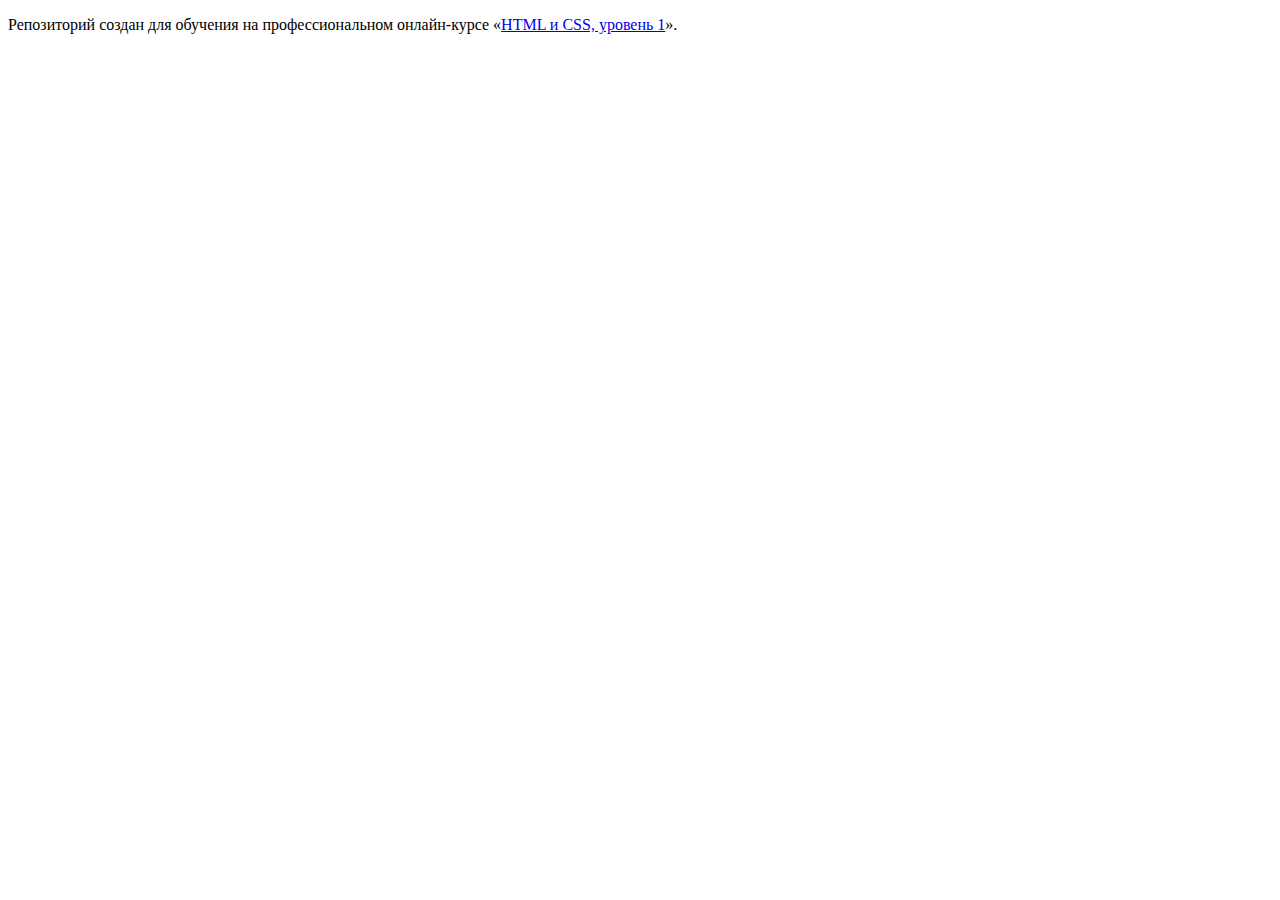
==== index.html @ 07a223ff ":hatching_chick:" ====
<!DOCTYPE html>
<html lang="ru">
  <head>
    <meta charset="utf-8">
    <title>HTML Academy: Девайс</title>
  </head>
  <body>

    <p>Репозиторий создан для обучения на профессиональном онлайн‑курсе «<a href="https://htmlacademy.ru/intensive/htmlcss">HTML и CSS, уровень 1</a>».</p>

  </body>
</html>
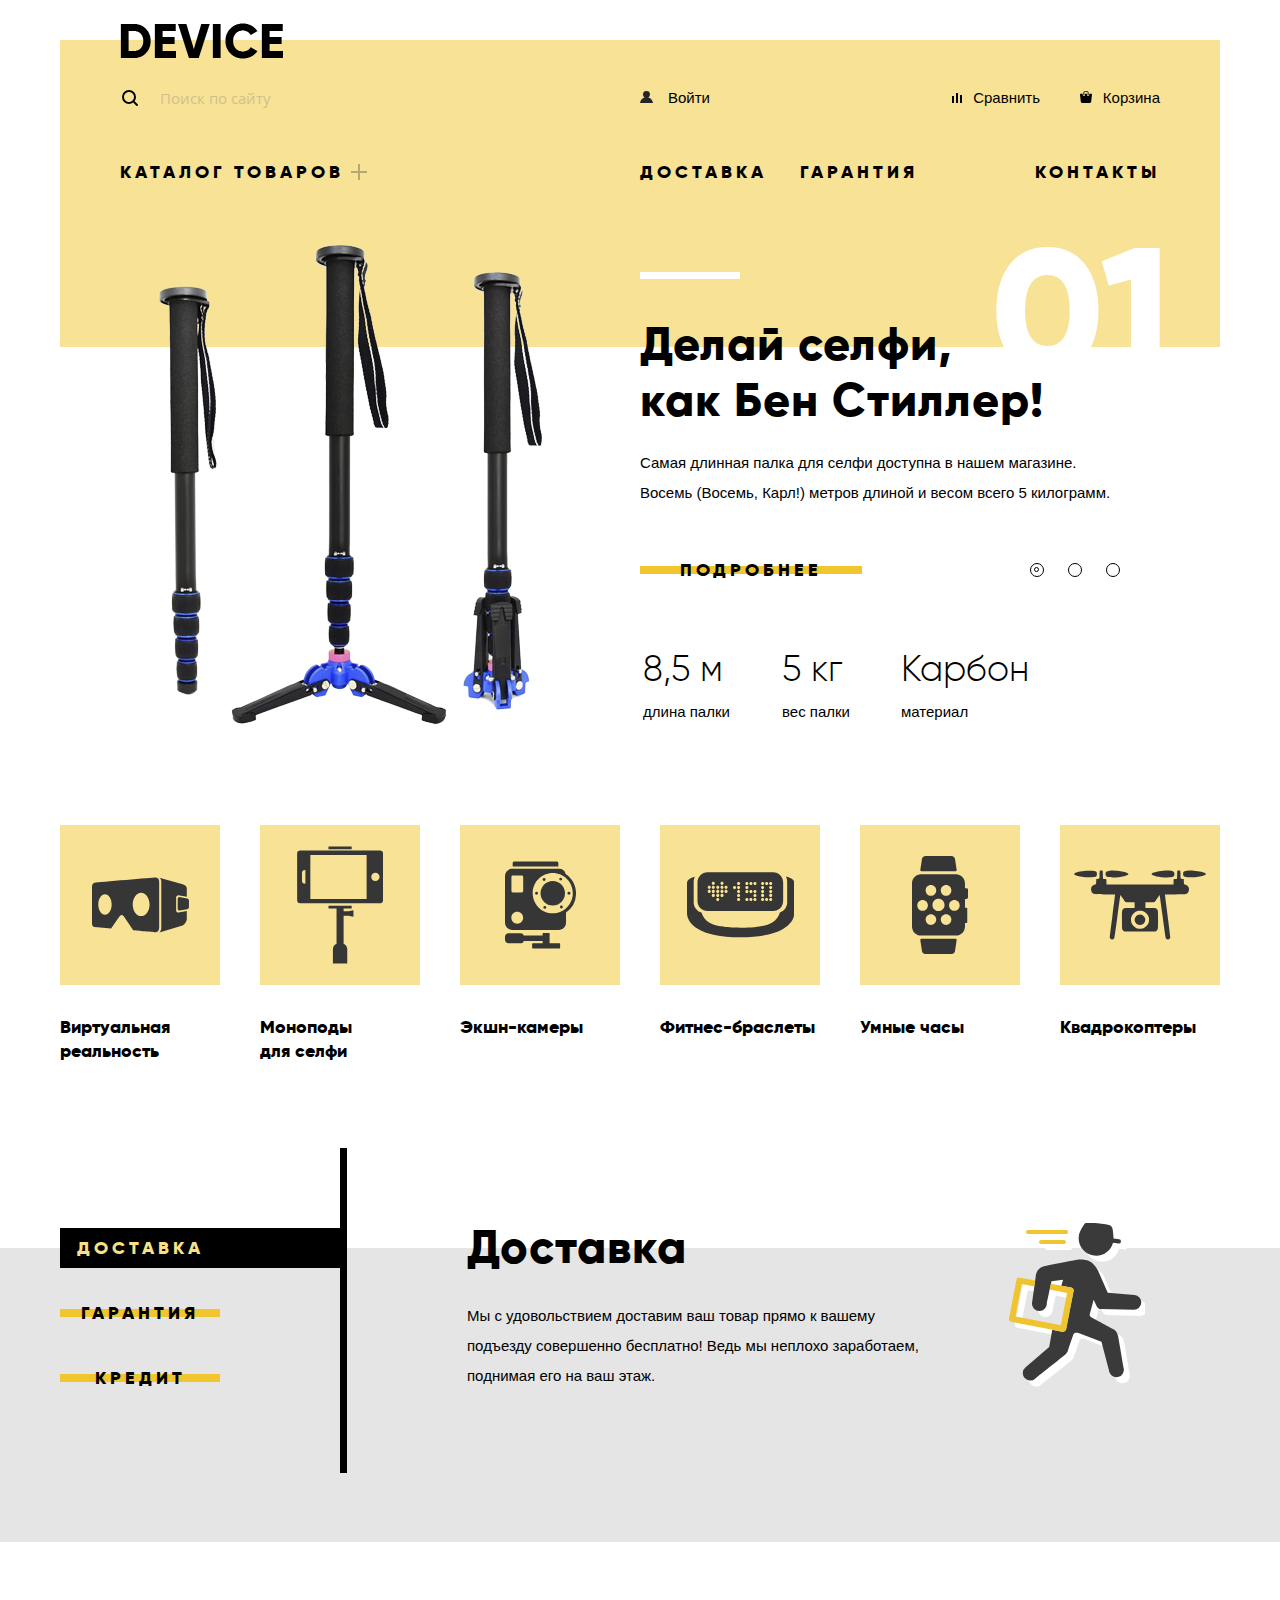
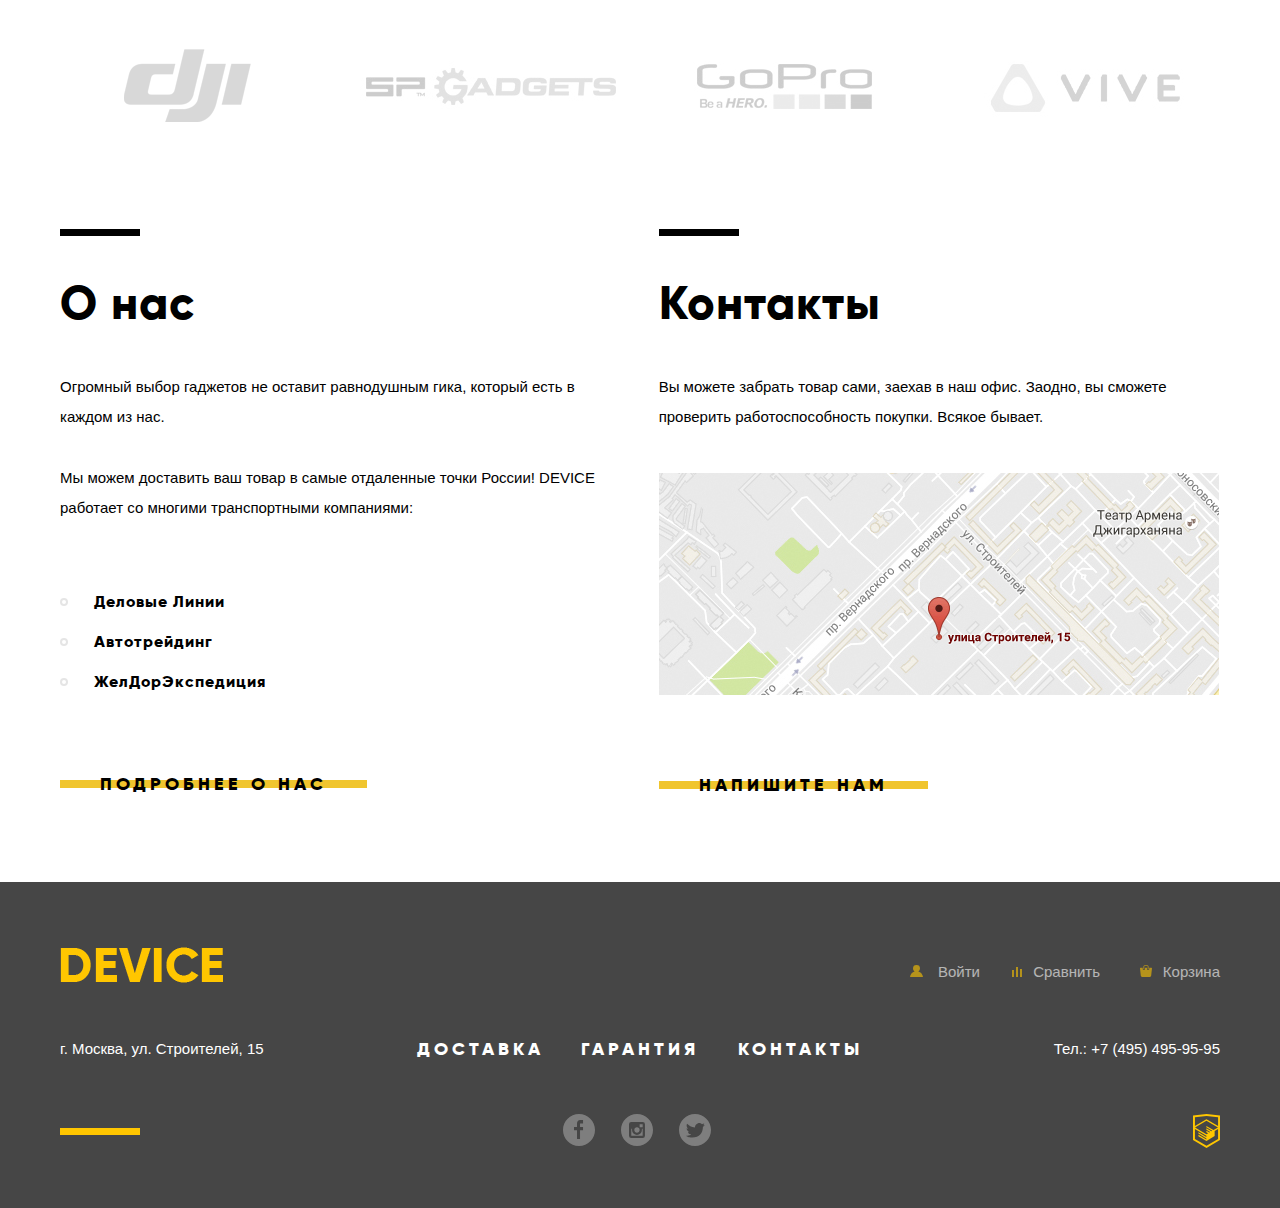
==== commit bc7990cf: "Первоначальная сыроватая версия" ====
--- a/index.html
+++ b/index.html
@@ -1,12 +1,322 @@
 <!DOCTYPE html>
 <html lang="ru">
-  <head>
-    <meta charset="utf-8">
-    <title>HTML Academy: Девайс</title>
-  </head>
-  <body>
+	<head>
+		<meta charset="utf-8">
+		<title>HTML Academy: Девайс</title>
+		<link href="css/normalize.css" rel="stylesheet">
+		<link href="css/style.css" rel="stylesheet">
+	</head>
+	<body>
+		<header>
+			<div class="container">
+				<div class="logo logo_header">
+					<a>
+						<img src="img/logo_header.png" width="163" height="36" alt="DEVICE - девайс, логотип">
+					</a>
+				</div>
+				<div class="submenu">
+					<div class="search">
+						<form>
+							<input type="search" name="search" placeholder="Поиск по сайту">
+							<button type="button">Найти</button>
+						</form>
+					</div>
+					<p class="login login_header">
+						<span class="unauthorized_user "><a href="#">Войти</a></span>
+						<span class="authorized_user none">Валентин Петухов<a href="#">Выйти</a>
+					</p>
+					<p class="compare compare_header"><a href="#">Сравнить</a></p>
+					<p class="cart cart_header"><a href="#">Корзина</a></p>
+				</div>
+				<nav class="main_navigation">
+					<ul class="main_navigation_list">
+						<li class="catalog_header"><a class="catalog_link" href="#">Каталог товаров</a>
+							<ul class="catalog_header_list">
+								<li><a href="#">Виртуальная реальность</a></li>
+								<li><a href="monopods_for_selfies.html">Моноподы для селфи</a></li>
+								<li><a href="#">Экшн-камеры</a></li>
+								<li><a href="#">Фитнес-браслеты</a></li>
+								<li><a href="#">Умные часы</a></li>
+								<li><a href="#">Квадрокоптеры</a></li>							
+							</ul>
+						</li>
+						<li class="delivery"><a href="#">Доставка</a></li>
+						<li class="guarantee"><a href="#">Гарантия</a></li>
+						<li class="nav_contacts"><a href="#">Контакты</a></li>			
+					</ul>
+				</nav>
+			</div>		
+		</header>
+		
+		<main>
+			<h1 class="visually_hidden">DEVICE - интернет-магазин всевозможных гаджетов</h1>
+			<section class="slider">
+				<div class="container">
+					<h2 class="visually_hidden">Популярные товары</h2>
+					<div class="slider_controls">
+						<input class="visually_hidden slider_controls_input" type="radio" id="product_1" name="toggle" checked>
+						<label for="product_1"><span class="visually_hidden">Первый слайд</span></label>
+						
+						<input class="visually_hidden slider_controls_input" type="radio" id="product_2" name="toggle">
+						<label for="product_2"><span class="visually_hidden">Второй слайд</span></label>
+						
+						<input class="visually_hidden slider_controls_input" type="radio" id="product_3" name="toggle">
+						<label for="product_3"><span class="visually_hidden">Третий слайд</span></label>						
+					</div>
+					<ul class="slider_list">
+						<li class="slide" id="slide_1">
+							<div class="slider_img">
+								<img src="img/slider-1.png" width="384" height="486" alt="Палка для селфи в сложенном виде">
+							</div>
+							<div class="slider_desc">
+								<h3>Делай селфи,<br>как Бен Стиллер!</h3>
+								<p>Самая длинная палка для селфи доступна в нашем магазине.<br> Восемь (Восемь, Карл!) метров длиной и весом всего 5 килограмм.</p>
+								<a class="button" href="#">Подробнее</a>
+								<table>
+									<tr class="slider_charakt">
+										<td>8,5 м</td>
+										<td>5 кг</td>
+										<td>Карбон</td>
+									</tr>
+									<tr>
+										<td>длина палки</td>
+										<td>вес палки</td>
+										<td>материал</td>
+									</tr>
+								</table>
+							</div>						
+						</li>				
+						<li class="slide" id="slide_2">
+							<div class="slider_img">
+								<img src="img/slider-2.png" width="345" height="485" alt="Мотивирующий фитнес-браслет, на дисплее надпись: я вижу, что ты сногва ешь">
+							</div>
+							<div class="slider_desc">
+								<h3>Худеем <br> правильно!</h3>
+								<p>Мотивирующие фитнес-браслеты помогут найти в себе силы не пропускать занятия и соблюдать диету.</p>
+								<a class="button" href="#">Подробнее</a>
+								<table>
+									<tr class="slider_charakt">
+										<td>48 часов</td>								
+									</tr>
+									<tr>
+										<td>Без подзарядки</td>								
+									</tr>
+								</table>
+							</div>						
+						</li>						
+						<li class="slide" id="slide_3">
+							<div class="slider_img">
+								<img src="img/slider-3.png" width="526" height="334" alt="Квадрокоптер с лазером">
+							</div>
+							<div class="slider_desc">
+								<h3>Порхает как бабочка, жалит как пчела!</h3>
+								<p>Этот обычный, на первый взгляд, квадрокоптер оснащен мощным лазером, замаскированным под стандартную камеру.</p>
+								<a class="button" href="#">Подробнее</a>
+								<table>
+									<tr class="slider_charakt">
+										<td>800 м</td>
+										<td>50 м</td>								
+									</tr>
+									<tr>
+										<td>Дальность полета</td>
+										<td>Радиус поражения</td>								
+									</tr>
+								</table>
+							</div>						
+						</li>
+					</ul>
+				</div>
+			</section>	
+			
+			<section class="popular">
+				<h2 class="visually_hidden">Pазделы каталога</h2>
+				<div class="container">
+					<ul class="popular_list">
+						<a href="virtual_reality.html">
+							<li class="popular_item">
+								<div>
+									<img src="img/popular-1.svg" width="97" height="55" alt="Виртуальная реальность">								
+								</div>
+								<p>Виртуальная <br> реальность</p>
+							</li>
+						</a>	
+						<a href="monopods_for_selfies.html">
+							<li class="popular_item">							
+								<div>
+									<img src="img/popular-2.svg"   width="86" height="117" alt="Моноподы для селфи">							
+								</div>
+								<p>Моноподы <br> для селфи</p>							
+							</li>
+						</a>	
+						<a href="action_cameras.html">
+							<li class="popular_item">
+								<div>
+									<img src="img/popular-3.svg"  width="71" height="87" alt="Экшн-камеры">							
+								</div>
+								<p>Экшн-камеры</p>
+							</li>
+						</a>	
+						<a href="fitness_bracelets.html">
+							<li class="popular_item">
+								<div>
+									<img src="img/popular-4.svg"  width="107" height="65" alt="Фитнес-браслеты">							
+								</div>
+								<p>Фитнес-браслеты</p>
+							</li>
+						</a>	
+						<a href="smartwatch.html">
+							<li class="popular_item">
+								<div>
+									<img src="img/popular-5.svg"  width="56" height="98" alt="Умные часы">							
+								</div>
+								<p>Умные часы</p>
+							</li>
+						</a>
+						<a href="quadcopters.html">
+							<li class="popular_item">
+								<div>
+									<img src="img/popular-6.svg"  width="132" height="69" alt="Квадрокоптеры">												
+								</div>
+								<p>Квадрокоптеры</p>
+							</li>
+						</a>	
+					</ul>	
+				</div>							
+			</section>
+					
+			<section class="services">
+				<div class="container">
+					<h2 class="visually_hidden">Сервисы</h2>
+					<div class="tabs_button">
+						<input class="visually_hidden tabs_button_input" id="tab_1" type="radio" name="tab" checked="checked">
+						<label for="tab_1" id="tab_l1"><span class="services_button">Доставка</span></label>
+						
+						<input class="visually_hidden tabs_button_input" id="tab_2" type="radio" name="tab">
+						<label for="tab_2" id="tab_l2"><span class="services_button">Гарантия</span></label>
+						
+						<input class="visually_hidden tabs_button_input" id="tab_3" type="radio" name="tab">	
+						<label for="tab_3" id="tab_l3"><span class="services_button">Кредит</span></label>								
+					</div>	
 
-    <p>Репозиторий создан для обучения на профессиональном онлайн‑курсе «<a href="https://htmlacademy.ru/intensive/htmlcss">HTML и CSS, уровень 1</a>».</p>
-
-  </body>
+					<div class="tabs_slides">
+						<div id="tab_slide_1">
+							<h3>Доставка</h3>
+							<p>Мы с удовольствием доставим ваш товар прямо к вашему подъезду совершенно бесплатно! Ведь мы неплохо заработаем, поднимая его на ваш этаж.</p>
+						</div>
+						
+						<div id="tab_slide_2">
+							<h3>Гарантия</h3>
+							<p>Если из-за возгорания купленного у нас товара у вас сгорит дом — не переживайте, мы выдадим вам новый. Товар, не дом, конечно же.</p>
+						</div>
+						
+						<div id="tab_slide_3">
+							<h3>Кредит</h3>
+							<p>Залезть в долговую яму стало проще! Кредитные консультанты подберут для вас наиболее выгодные условия кредита. Выгодные для нашего банка, разумеется.</p>
+						</div>
+					</div>	
+				</div>		
+			</section>
+					
+			<section class="brand">	
+				<h2 class="visually_hidden">Основные бренды, представленные в интернет-магазине</h2>
+				<div class="container">
+					<ul class="brand_list">
+						<li class="brand_item brand_1"><img src="img/logo-1.png" width="" height="" alt=""></li>			
+						<li class="brand_item brand_2"><img src="img/logo-2.png" width="" height="" alt=""></li>				
+						<li class="brand_item brand_3"><img src="img/logo-3.png" width="" height="" alt=""></li>		
+						<li class="brand_item brand_4"><img src="img/logo-4.png" width="" height="" alt=""></li>		
+					</ul>
+				</div>
+			</section>
+			
+			<div class="general_info">
+			<div class="container">
+				<section class="info">
+					<h3>О нас</h3>
+					<p>Огромный выбор гаджетов не оставит равнодушным гика, который есть в каждом из нас.</p>
+					<p>Мы можем доставить ваш товар в самые отдаленные точки России! DEVICE работает со многими транспортными компаниями:</p>
+					<ul class="transport_company">
+						<li>Деловые Линии</li>
+						<li>Автотрейдинг</li>
+						<li>ЖелДорЭкспедиция</li>
+					</ul>
+					<a class="button" href="#">Подробнее о нас</a>				
+				</section>
+				
+				<section class="contacts">
+					<h3>Контакты</h3>
+					<p>Вы можете забрать товар сами, заехав в наш офис. Заодно, вы сможете проверить работоспособность покупки. Всякое бывает.</p>
+					<a href="#map"><img src="img/map.jpg" width="560" height="222" alt=""></a>
+					<a class="button" href="#">Напишите нам</a>									
+				</section>
+			</div> 
+			</div>		
+		</main>
+		
+		<footer>
+			<div class="container">
+				<div class="footer_wrap">
+					<div class="logo">
+						<a href="index.html">
+							<img src="img/logo_footer.png" width="163" height="36" alt="DEVICE - девайс, логотип">
+						</a>
+					</div>
+					<div class="submenu">				
+						<p class="login login_footer">
+							<span class="unauthorized_user "><a href="#">Войти</a></span>
+							<span class="authorized_user none">Валентин Петухов<a href="#">Выйти</a>
+						</p>
+						<p class="compare compare_footer"><a href="#">Сравнить</a></p>
+						<p class="cart cart_footer"><a href="#">Корзина</a></p>		
+					</div>
+				</div>
+				<nav class="footer_navigation">	
+					<ul class="footer_navigation_list">
+						<li class="delivery"><a href="#">Доставка</a></li>
+						<li class="guarantee"><a href="#">Гарантия</a></li>
+						<li class="nav_contacts"><a href="#">Контакты</a></li>		
+					</ul>
+				</nav>
+				<div class="contacts_secondary">
+					<p>г. Москва, ул. Строителей, 15 </p>
+					<p><a href="tel:+74954959595">Тел.: +7 (495) 495-95-95</a></p>
+				</div>	
+				<div class="external_link">
+					<ul class="social">
+					  <li><a class="social_button" href="#"><span class="visually_hidden">Фейсбук</span><img src="img/fb.svg" width="32" height="32" alt=""></a></li>
+					  <li><a class="social_button" href="#"><span class="visually_hidden">Инстаграм</span><img src="img/instagram.svg" width="32" height="32" alt=""></a></li>
+					  <li><a class="social_button" href="#"><span class="visually_hidden">Твиттер</span><img src="img/twitter.svg" width="32" height="32" alt=""></a></li>
+					</ul>
+					<a class="academy_link" href="https://htmlacademy.ru/intensive/htmlcss"><span class="visually_hidden">HTML Academy</span><img src="img/logo-html.svg" width="27" height="35" alt=""></a>
+				</div>
+			</div>		
+		</footer>		
+		
+		<section class="modal modal_message">
+		  <h2 class="visually_hidden">Напишите нам</h2>
+			<form class="message_form" action="https://echo.htmlacademy.ru" method="post">
+				<label>
+					Ваше имя:
+					<input type="text" name="username" placeholder="Имя Фамилия"> 
+				</label>
+				<label>
+					Ваш e-mail:
+					<input type="email" name="email-address" placeholder="email@example.com">
+				</label>
+				
+				<label>
+					Текст письма:
+					<textarea name="comment" placeholder="В свободной форме"> </textarea>
+				</label>
+				<button class="button" type="submit"><span>Отправить<span></button>
+			</form>
+			<button class="modal_close" type="button">Закрыть</button>
+		</section>		
+			
+		<section class="modal modal_map" id="map">
+			<h2 class="visually_hidden">Как до нас добраться</h2>
+			<script type="text/javascript" charset="utf-8" async src="https://api-maps.yandex.ru/services/constructor/1.0/js/?um=constructor%3A7a8193ea31c85af21fbd491e9a015ad1e9bf669c676dd7526cad1c7d620a6d3d&amp;width=960&amp;height=559&amp;lang=ru_RU&amp;scroll=true"></script>
+			<button class="modal_close" type="button">Закрыть</button>
+		</section>
+	</body>
 </html>
--- a/css/style.css
+++ b/css/style.css
@@ -0,0 +1,1830 @@
+@font-face {
+	font-family: 'Gilroy';
+    src: local('Gilroy Light'), local('Gilroy-Light'), 
+	url('fonts/gilroylight.woff2') format('woff2'),
+    url('fonts/gilroylight.woff') format('woff');        
+    font-weight: 300;
+    font-style: normal;
+}
+
+@font-face {
+    font-family: 'Gilroy';
+    src: local('Gilroy Extra-Bold'), local('Gilroy-Extra-Bold'), 
+	url('fonts/gilroyextrabold.woff2') format('woff2'),
+    url('fonts/gilroyextrabold.woff') format('woff');		
+    font-weight: 800;
+    font-style: normal;
+}
+
+@font-face {
+    font-family: 'Open Sans';
+    src: local('Open Sans Light'), local('Open-Sans-Light'), 
+	url('fonts/opensans-light.woff2') format('woff2'),
+    url('fonts/opensans-light.woff') format('woff');       
+    font-weight: 300;
+    font-style: normal;
+}
+
+@font-face {
+    font-family: 'Open Sans';
+    src: local('Open Sans Regular'), local('Open-Sans-Regular'), 
+	url('fonts/opensans.woff2') format('woff2'),
+    url('fonts/opensans.woff') format('woff');         
+    font-weight: normal;
+    font-style: normal;
+}
+
+body {
+	min-width: 1160px;
+	margin: 0;
+	padding: 0;
+	font-family: "Open Sans", Arial, sans-serif;
+	font-size: 15px;
+	line-height: 30px;
+	font-weight: 300;
+	color: #000;
+	background-color: #fff;
+}
+
+a {
+	text-decoration: none;
+	color: inherit;
+}
+
+img {
+	max-width: 100%;
+	height: auto;
+}
+
+/* ul {
+	list-style: none;
+	padding-left: 0;
+	margin: 0;
+} */
+
+.visually_hidden:not(:focus):not(:active),
+ input[type="checkbox"].visually_hidden,
+ input[type="radio"].visually_hidden {
+	position: absolute;
+	width: 1px;
+	height: 1px;
+	margin: -1px;
+	border: 0;
+	padding: 0;
+	white-space: nowrap;
+	-webkit-clip-path: inset(100%);
+	clip-path: inset(100%);
+	clip: rect(0 0 0 0);
+	overflow: hidden;
+}
+
+.container {
+	width: 1160px;
+	margin: 0 auto;
+	padding: 0;
+	box-sizing: border-box;
+}
+
+.none {
+	display:none;
+}
+
+/* =======================HEADER======================== */
+header .container {
+	background-color: #f7e296;
+	background-image: -webkit-linear-gradient(top, #fff 40px, #f7e296 40px);
+	background-image: -o-linear-gradient(top, #fff 40px, #f7e296 40px);
+	background-image: linear-gradient(180deg, #fff 40px, #f7e296 40px);
+	padding: 0 60px; 
+	-webkit-box-sizing: border-box; 
+	box-sizing: border-box;
+	position: relative;
+}
+
+.main_navigation_list,
+.footer_navigation_list {
+	list-style: none;
+	margin: 0;
+	padding: 22px 0 53px;
+}
+
+.submenu, 
+.main_navigation_list,
+.footer_navigation_list {
+	display: -webkit-box;
+	display: -ms-flexbox;
+	display: flex;
+	-ms-flex-wrap: wrap;
+	flex-wrap: wrap;
+	-webkit-box-pack: justify;
+	-ms-flex-pack: justify;
+	justify-content: space-between;	
+}
+
+.submenu {
+	margin: 0;
+	margin-bottom: 10px;
+	/* list-style: none; */
+	/* padding-left: 0; */	
+}
+
+.submenu a {
+	position: relative;
+	padding-left: 28px;
+}
+.login a{
+	padding-left: 0;
+}
+.login_header,
+.compare_header,
+.cart_header {
+	margin-top: 9px;
+}
+
+.main_navigation_list,
+.footer_navigation_list {
+	margin-bottom: 0;
+	font-family: "Gilroy", Arial, sans-serif;
+	font-size: 18px;
+	font-weight: 800;
+	text-transform: uppercase;
+	letter-spacing: 4px;
+	line-height: 24px;
+}
+
+.logo {
+	margin-bottom: 5px;
+}
+
+.logo_header {
+	width: 100%;
+	padding-top: 23px;	
+}
+
+.search {
+	width: 50%;	
+	position: relative;	
+}
+
+.search input {
+	background-color: #f7e296;
+	border: none;
+	color: #000;
+	padding-left: 40px;
+	opacity: 0.3;
+	width: 356px;
+	height: 48px;
+	-webkit-box-sizing: border-box;
+	box-sizing: border-box;
+	vertical-align: top;
+}
+
+.search input:focus {
+	border-bottom: 2px solid #000;
+}
+
+.search button {
+	display: none;
+	width: 85px;
+	height: 48px;
+	border: 2px solid #000;
+	-webkit-box-sizing: border-box;
+	box-sizing: border-box;
+	-webkit-box-align: center;
+	-ms-flex-align: center;
+	align-items: center;
+	-webkit-box-pack: center;
+	-ms-flex-pack: center;
+	justify-content: center;
+	vertical-align: top;
+	background-color: transparent;
+	margin-left: -4px;
+}
+
+.search input:focus+button {
+	display: -webkit-inline-box;
+	display: -ms-inline-flexbox;
+	display: inline-flex;
+}
+
+.search input:focus+button:hover {
+	background-color: #000;
+	color: #fff;
+}
+
+.search input+button:active {
+	background-color: #000;
+	display: -webkit-inline-box;
+	display: -ms-inline-flexbox;
+	display: inline-flex;
+	color: rgba(256, 256, 256, 0.3);
+}
+
+.search::before {	
+	display: block;
+    position: absolute;
+    top: 16px;
+	left: 2px;
+    width: 16px;
+    height: 16px;
+    background: url(../img/search.svg) center no-repeat; 
+    content: "";
+	z-index: 5;
+}
+
+.login {	
+	width: 240px;	
+}
+
+.login span {
+	position: relative;
+	/* padding-left: 28px;  */
+}
+
+.login a {
+	padding-left: 28px; 
+}
+
+.login span::before {	
+	display: block;
+    position: absolute;
+    bottom: 3px;
+	left: 0;
+    width: 13px;
+    height: 12px;
+    background: url(../img/user.svg) center no-repeat; 
+    content: "";
+}
+
+.authorized_user a:nth-of-type(2) {
+	padding-left: 20px;
+}
+
+.compare {
+	margin-right: 0;
+	margin-left: auto;
+	width: 120px;
+	text-align: right;		
+}
+
+.compare a::before {	
+	display: block;
+    position: absolute;
+    bottom: 3px;
+	left: 7px;
+    width: 10px;
+    height: 10px;
+    background: url(../img/compare.svg) center no-repeat; 
+    content: "";
+}
+
+.cart {
+	width: 120px;	
+	text-align: right;
+}
+
+.cart a::before {	
+	display: block;
+    position: absolute;
+    bottom: 3px;
+	left: 5px;
+    width: 12px;
+    height: 12px;
+    background: url(../img/cart.svg) center no-repeat; 
+    content: "";
+}
+
+.catalog_header {
+	width: 50%;	
+}
+
+.catalog_link {
+	position: relative;
+}
+
+.catalog_link:after {
+	display: block;
+    position: absolute;
+    top: 3px;
+	right: -23px;
+    width: 16px;
+    height: 16px;
+    background: url(../img/plus.svg) center no-repeat; 
+    content: "";
+	opacity: 0.3;
+}
+
+.delivery {
+	width: 160px;
+	margin-left: 0;
+	margin-right: 0;
+}
+
+.guarantee {
+	width: 160px;
+	margin-left: 0;
+	margin-right: auto;
+}
+
+.catalog_header_list {
+	position: absolute;
+	width: 100%;
+	background-color: #f7e296;
+	left: 0;
+	display: none;
+	padding: 20px 60px 35px;
+	-webkit-box-sizing: border-box;
+	box-sizing: border-box;
+	z-index: 2;
+	font-family: "Open Sans", Arial, sans-serif;
+	font-size: 15px;
+	line-height: 36px;
+	text-transform: none;
+	font-weight: 300;
+	letter-spacing: normal;
+	max-height: 164px;	
+	list-style: none;
+	margin: 0;
+}
+
+.catalog_header:hover .catalog_header_list {
+	display: -webkit-box;
+	display: -ms-flexbox;
+	display: flex;
+	-webkit-box-orient: vertical;
+	-webkit-box-direction: normal;
+	-ms-flex-direction: column;
+	flex-direction: column;
+	-ms-flex-wrap: wrap;
+	flex-wrap: wrap;
+	-ms-flex-line-pack: start;
+	align-content: flex-start;
+}
+
+.catalog_header_list li {
+	min-width: 200px;
+	max-width: 240px;
+	padding-right: 40px;	
+}
+
+.catalog_header_list li:last-child {
+	margin-bottom: 35px;
+}
+
+/* ======================FOOTER========================= */
+footer {
+	background-color: #464646;
+	color: #fff;
+	padding-top: 60px;
+	padding-bottom: 50px;
+}
+
+footer .logo {
+	padding-top: 5px;
+	width: 50%;
+}
+.footer_wrap{
+	display: -webkit-box;
+	display: -ms-flexbox;
+	display: flex;
+	-ms-flex-wrap: nowrap;
+	flex-wrap: nowrap;
+	-webkit-box-pack: justify;
+	-ms-flex-pack: justify;
+	justify-content: space-between;
+	margin-bottom: 0;
+}
+footer .login {
+	margin-left: auto;
+	margin-right: 0;
+	width: 250px;
+	text-align: right;
+	opacity: 0.6;
+}
+
+.login_footer span::before {
+	background: url(../img/user_footer.svg) center no-repeat; 
+}
+
+.compare_footer a::before {
+	background: url(../img/compare_footer.svg) center no-repeat; 
+}
+
+.cart_footer a::before {	
+	background: url(../img/cart_footer.svg) center no-repeat; 
+}
+
+.compare_footer {
+	margin-left: 0;	
+	opacity: 0.6;
+}
+ 
+.cart_footer {
+	opacity: 0.6;
+}
+
+footer .submenu {
+    margin-bottom: 13px;
+	width: 50%;	
+}
+
+.footer_navigation_list {
+	-webkit-box-pack: center;
+	-ms-flex-pack: center;
+	justify-content: center;
+	list-style:none;
+	padding-left: 0;
+}
+
+footer .delivery,
+footer .guarantee,
+footer .nav_contacts {
+	width: 160px;
+	text-align: center;
+}
+
+footer .guarantee {
+	margin-right: 0;
+}
+
+.contacts_secondary {
+	display: -webkit-box;
+	display: -ms-flexbox;
+	display: flex;
+	-ms-flex-wrap: nowrap;
+	flex-wrap: nowrap;
+	-webkit-box-pack: justify;
+	-ms-flex-pack: justify;
+	justify-content: space-between;
+	margin-bottom: 0;
+	height: 0;
+}
+
+.contacts_secondary p {
+	position: relative;
+	top: -95px
+}
+
+.external_link {
+	display: -webkit-box;
+	display: -ms-flexbox;
+	display: flex;
+	-ms-flex-wrap: nowrap;
+	flex-wrap: nowrap;
+	-webkit-box-pack: end;
+	-ms-flex-pack: end;
+	justify-content: flex-end;
+	align-items: flex-start;
+	position: relative;
+}
+
+.external_link::before {	
+	display: block;
+    position: absolute;
+    bottom: 23px;
+	left: 0px;
+    width: 80px;
+    height: 7px;
+    background-color: #ffc600; 
+    content: "";
+}
+
+.social {
+	margin-right: -109px;
+	/* margin-left: auto; */
+	margin-bottom: 0;
+	margin-top: 0;
+}
+
+.social li {
+	padding: 0 11px;
+	display: inline-block;
+}
+
+.social img {
+	opacity: 0.3;
+}
+
+.social img:hover {
+	opacity: 0.6;
+	border: none;
+}
+
+.social a:focus img {
+	opacity: 0.3;
+	border: none;
+}
+
+.academy_link {
+	margin-left: 50%;
+	
+}
+
+/* =========================================================
+							ГЛАВНАЯ
+========================================================= */
+
+/* ======================СЛАЙДЕР 1========================= */
+.slider .container {
+	position: relative;
+}
+.slider_list{
+	list-style: none;
+	padding-left: 0;
+	margin: 0;
+}
+
+.slider h3 {
+	font-family: "Gilroy", Arial, sans-serif;
+	font-size: 47px;
+	font-weight: 800;
+	letter-spacing: 1px;
+	line-height: 56px;
+	margin: 79px 0 20px;
+}
+
+.slide {
+	display: -webkit-box;
+	display: -ms-flexbox;
+	display: flex;
+	-ms-flex-wrap: nowrap;
+	flex-wrap: nowrap;
+	-webkit-box-pack: justify;
+	-ms-flex-pack: justify;
+	justify-content: space-between;	
+	background-color: #fff;
+	background-image: -webkit-linear-gradient(top, #f7e296 110px, #fff 110px);
+	background-image: -o-linear-gradient(top, #f7e296 110px, #fff 110px);
+	background-image: linear-gradient(180deg, #f7e296 110px, #fff 110px);
+	position: relative;
+	margin-bottom: 95px;
+}
+
+.slide::after {	
+	display: block;
+    position: absolute;
+    top: 60px;
+	right: 48px;
+    content: "";
+	font-family: "Gilroy", Arial, sans-serif;
+	font-size: 179px;
+	font-weight: 800;
+	color: #fff;
+	z-index: 0;	
+}
+
+.slide#slide_2 {
+	display: none;
+}
+
+.slide#slide_3 {
+	display: none;
+}
+
+.slide#slide_1::after {
+	content: "01";
+}
+
+.slide#slide_2::after {
+	content: "02";
+}
+
+.slide#slide_3::after {
+	content: "03";
+}
+
+.slider_controls {
+	position: absolute;
+	top: 320px;
+	right: 100px;
+	z-index: 2;
+}
+
+.slider_controls label {
+	display: inline-block;
+	width: 12px;
+	height: 12px;
+	border: 1px solid #000;	
+	border-radius: 50%;
+	margin-left: 20px;
+	position: relative;
+}
+
+.slider_controls_input:checked + label::before {
+	position: absolute;
+	display: block;
+	top: 3px;
+	left: 3px;
+	width: 3px;
+	height: 3px;
+	border: 1px solid #000;	
+	border-radius: 50%;
+	content: "";
+	
+}
+
+.slider_img {
+	display: -webkit-box;
+	display: -ms-flexbox;
+	display: flex;
+	-webkit-box-align: center;
+	-ms-flex-align: center;
+	align-items: center;
+	-webkit-box-pack: center;
+	-ms-flex-pack: center;
+	justify-content: center;
+	width: 50%;		
+}
+
+.slider_img img {
+	vertical-align: middle;	
+}
+
+.slider_desc {
+	width: 50%;
+	display: inline-block;
+	z-index: 1;
+}
+
+.slider_desc p {
+	padding-bottom: 25px;
+}
+
+.slider_desc h3 {
+	position: relative;
+}
+
+.slider_desc h3::before {	
+	display: block;
+    position: absolute;
+    top: -44px;
+	left: 0px;
+    width: 100px;
+    height: 7px;
+    background-color: #fff; 
+    content: "";
+}
+
+.slider_charakt {
+	font-family: "Gilroy", Arial, sans-serif;
+	font-size: 36px;
+	line-height: 48px;
+	font-weight: 300;
+}
+
+.slider_charakt td {
+	padding-right: 56px;
+}
+
+.button {
+	font-family: "Gilroy", Arial, sans-serif;
+	font-size: 18px;
+	font-weight: 800;
+	text-transform: uppercase;
+	letter-spacing: 4px;
+	line-height: 24px;
+	display: inline-block;
+	border: none;
+	padding: 10px 40px;
+	background-color: transparent;
+	background-image: -webkit-linear-gradient(top, transparent 18px, #f0c52e 18px, #f0c52e 26px,transparent 26px);
+	background-image: -o-linear-gradient(top, transparent 18px, #f0c52e 18px, #f0c52e 26px,transparent 26px);
+	background-image: linear-gradient(180deg, transparent 18px, #f0c52e 18px, #f0c52e 26px,transparent 26px);
+	margin-bottom: 50px;
+}
+
+.button:hover {
+	background-image: none;	
+	background-color: #f0c52e;
+}
+
+.button:active , 
+.button:focus {
+	color: rgba(0, 0, 0, 0.3);
+}
+
+img[src*="slider-2"]{
+	margin-top: 12px;
+}
+
+img[src*="slider-3"]{
+	margin-top: -30px;
+}
+
+/* ======================РАЗДЕЛЫ КАТАЛОГА========================= */
+.popular {
+	margin-bottom: 85px;
+}
+
+.popular_list {
+    display: -webkit-box;
+    display: -ms-flexbox;
+    display: flex;
+	-ms-flex-wrap: nowrap;
+	flex-wrap: nowrap;
+	-webkit-box-pack: justify;
+	-ms-flex-pack: justify;
+	justify-content: space-between;
+	list-style: none;
+	padding-left: 0;
+	margin: 0;
+}
+
+.popular_item  div {
+	display: -webkit-box;
+	display: -ms-flexbox;
+	display: flex;
+	-webkit-box-pack: center;
+	-ms-flex-pack: center;
+	justify-content: center;
+	width: 160px;
+	height: 160px;
+	background-color: #f7e296;
+	margin-bottom: 30px;
+	-webkit-box-sizing: border-box;
+	box-sizing: border-box;
+}
+
+.popular_item img{
+	height: 100%;
+}
+.popular_item  div:hover {
+	background-color: #f0c52e;
+}
+
+.popular_item:active img,
+.popular_item:active p,
+.popular_item:focus img,
+.popular_item:focus p{
+	opacity: 0.3;
+}
+
+.popular_item:nth-of-type(2) div {
+	-webkit-box-align: end;
+	-ms-flex-align: end;
+	align-items: flex-end;
+	padding-bottom: 3px;
+}
+
+.popular_item p {
+	font-family: "Gilroy", Arial, sans-serif;
+	font-size: 18px;
+	font-weight: 800;	
+	line-height: 24px;
+	margin: 0;
+}
+
+/* ======================СЛАЙДЕР 2========================= */
+.services {
+	background-image: -webkit-linear-gradient(top, #fff 100px, #e5e5e5 100px);
+	background-image: -o-linear-gradient(top, #fff 100px, #e5e5e5 100px);
+	background-image: linear-gradient(180deg, #fff 100px, #e5e5e5 100px);
+	margin-bottom: 95px;
+}
+
+.services .container {
+	display: -webkit-box;
+	display: -ms-flexbox;
+	display: flex;
+	-ms-flex-wrap: nowrap;
+	flex-wrap: nowrap;
+	-webkit-box-pack: justify;
+	-ms-flex-pack: justify;
+	justify-content: space-between;
+	padding-bottom: 69px;
+}
+
+.tabs_button {
+	width: 280px;
+	border-right: 7px solid #000;
+	padding-top: 80px;
+	padding-bottom: 50px;
+}
+
+.tabs_button label {
+	display: block;
+	width: 280px;
+	height: 40px;
+	margin-bottom: 25px;	
+	-webkit-box-sizing: border-box;	
+	box-sizing: border-box;
+	color: #000;
+	font-family: "Gilroy", Arial, sans-serif;
+	font-size: 18px;
+	font-weight: 800;
+	text-transform: uppercase;
+	letter-spacing: 4px;
+	line-height: 24px;	
+}
+
+.tabs_button label:active, 
+.tabs_button label:focus,
+.tabs_button_input:checked + label{
+	color: #f7e184;
+	background-color: #000;	
+}
+
+.tabs_button_input:checked + label span{
+	background-image: none;
+}
+
+.tabs_button_input:checked + label span:hover{
+	background-color: transparent;
+}
+
+.services_button {
+	display: -webkit-box;
+	display: -ms-flexbox;
+	display: flex;
+	-webkit-box-align: center;
+	-ms-flex-align: center;
+	align-items: center;
+	-webkit-box-pack: center;
+	-ms-flex-pack: center;
+	justify-content: center;	
+	width: 160px;
+	height: 100%;
+	background-color: transparent;
+	background-image: -webkit-linear-gradient(top, transparent 16px, #f0c52e 16px, #f0c52e 24px, transparent 24px);
+	background-image: -o-linear-gradient(top, transparent 16px, #f0c52e 16px, #f0c52e 24px, transparent 24px);
+	background-image: linear-gradient(180deg, transparent 16px, #f0c52e 16px, #f0c52e 24px, transparent 24px);
+}
+
+.services_button:hover {
+	background-color: #f0c52e;
+}
+
+.services_button:active,
+.services_button:focus,
+label:active  .services_button,
+label:focus  .services_button {
+	background-color: transparent;
+	background-image: none;
+}
+
+.tabs_slides {
+	width: 880px;
+	padding: 75px 0 0;
+}
+
+.tabs_slides h3 {
+	font-family: "Gilroy", Arial, sans-serif;
+	font-size: 47px;
+	font-weight: 800;
+	letter-spacing: 1px;
+	line-height: 48px;
+	margin: 0 0 30px;
+}
+
+.tabs_slides div{
+	padding-right: 300px;
+	padding-left: 120px;
+	position: relative;
+}
+
+#tab_slide_1::after {	
+	display: block;
+    position: absolute;
+    top: 0px;
+	right: 75px;
+    width: 136px;
+    height: 164px;
+    background: url(../img/delivery.svg) center no-repeat; 
+    content: "";
+}
+
+#tab_slide_2::after {	
+	display: block;
+    position: absolute;
+    top: 0px;
+	right: 75px;
+    width: 171px;
+    height: 195px;
+    background: url(../img/warranty.svg) center no-repeat; 
+    content: "";
+}
+
+#tab_slide_3::after {	
+	display: block;
+    position: absolute;
+    top: 0px;
+	right: 75px;
+    width: 156px;
+    height: 188px;
+    background: url(../img/credit.svg) center no-repeat; 
+    content: "";
+}
+
+#tab_slide_2 {
+	display: none;
+}
+
+#tab_slide_3 {
+	display: none;
+}
+
+/* =====================БРЕНДЫ========================== */
+.brand {
+	margin-bottom: 85px;
+}
+
+.brand ul {
+	display: -webkit-box;
+	display: -ms-flexbox;
+	display: flex;
+	-ms-flex-wrap: nowrap;
+	flex-wrap: nowrap;
+	-webkit-box-pack: justify;
+	-ms-flex-pack: justify;
+	justify-content: space-between;
+	list-style: none;
+	padding-left: 0;
+	margin: 0;
+}
+
+.brand_item:hover img {
+	opacity: 0;
+}
+
+.brand_1:hover {	
+	background: url(../img/logo-1_color.png)top center no-repeat; 
+}
+
+
+.brand_2:hover {
+	background: url(../img/logo-2_color.png)top center no-repeat; 
+}
+
+.brand_3:hover {
+	background: url(../img/logo-3_color.png)top center no-repeat; 
+}
+
+.brand_4:hover {
+	background: url(../img/logo-4_color.png)top center no-repeat; 
+}
+
+/* =====================ОБЩАЯ ИНФОРМАЦИЯ========================== */
+.general_info {
+	padding-bottom: 25px;
+}
+
+.general_info .container {
+	display: -webkit-box;
+	display: -ms-flexbox;
+	display: flex;
+	-ms-flex-wrap: nowrap;
+	flex-wrap: nowrap;
+	-webkit-box-pack: justify;
+	-ms-flex-pack: justify;
+	justify-content: space-between;
+}
+
+ .info {
+	padding-right: 20px;
+}
+
+ .contacts {
+	padding-left: 20px;
+}
+
+.general_info h3 {
+	position: relative;
+	font-family: "Gilroy", Arial, sans-serif;
+	font-size: 47px;
+	font-weight: 800;
+	letter-spacing: 1px;
+	line-height: 48px;
+	margin-bottom: 45px;
+}
+
+.general_info h3::before {	
+	display: block;
+    position: absolute;
+    top: -50px;
+	left: 0px;
+    width: 80px;
+    height: 7px;
+    background-color: #000; 
+    content: "";
+}
+
+.general_info p {
+	margin: 0 0 31px;
+}
+
+img[src="img/map.jpg"]{
+	margin-top: 10px;
+	margin-bottom: 58px;
+}
+
+.transport_company {
+	font-family: "Gilroy", Arial, sans-serif;
+	font-size: 16px;
+	font-weight: 800;
+	letter-spacing: 1px;
+	line-height: 40px;
+	margin: 59px 0 60px;
+	list-style:none;
+	padding-left: 0;
+}
+
+.transport_company li {
+	padding-left: 34px;
+	position: relative;	
+}
+
+.transport_company li::before {
+	display: block;
+    position: absolute;
+    top: 16px;
+	left: 0px;
+    width: 8px;
+    height: 8px;
+    border: 2px solid #e5e5e5;
+	border-radius: 50%;
+	-webkit-box-sizing: border-box;
+	box-sizing: border-box;
+	content: "";
+}
+
+/* =======================ЭФФЕКТЫ СОСТОЯНИЯ======================== */
+.logo img:hover,
+.search input:hover,
+.login_header:hover a,
+.compare_header:hover a,
+.cart_header:hover a,
+.catalog_header_list li:hover,
+.catalog_header:hover>a,
+.delivery:hover a,
+.guarantee:hover a,
+.nav_contacts:hover a,
+.footer_navigation li:hover,
+.academy_link img:hover {
+	opacity: 0.6;
+}
+
+.footer_navigation .cart_footer:hover,
+.footer_navigation .compare_footer:hover,
+.footer_navigation .login_footer:hover,
+.search input:active,
+.search input:focus {
+	opacity: 1;
+}
+ 
+.logo:active a,
+.login_header:active a,
+.compare_header:active a,
+.cart_header:active a,
+.catalog_header_list li:active,
+.catalog_header > a:active,
+.delivery:active a,
+.guarantee:active a,
+.nav_contacts:active a,
+.academy_link img:active,
+.footer_navigation .cart_footer:active,
+.footer_navigation .compare_footer:active,
+.footer_navigation .login_footer:active,
+.logo a:focus,
+.login_header a:focus,
+.compare_header:focus a,
+.cart_header:focus a,
+.catalog_header_list li:focus,
+.catalog_header:focus > a,
+.delivery:focus a,
+.guarantee:focus a,
+.nav_contacts:focus a,
+.academy_link:focus img,
+.footer_navigation .cart_footer:focus,
+.footer_navigation .compare_footer:focus,
+.footer_navigation .login_footer:focus {
+	opacity: 0.3;
+}
+
+/* ======================ВСПЛЫВАЮЩИЕ ОКНА========================= */
+.modal {
+	position: fixed;
+	color: #000000;
+	background-color: #fff; 
+	-webkit-box-shadow: 0 10px 20px 0 rgba(0, 0, 0, 0.2); 
+	box-shadow: 0 10px 20px 0 rgba(0, 0, 0, 0.2);
+}
+
+.modal_close {
+	position: absolute;
+	top: 22px;
+	right: 22px;
+	width: 54px;
+	height: 54px;
+	border-radius: 50%;
+	font-size: 0;
+	background-color: #f7e296;
+	border: 0;
+	cursor: pointer;
+}
+
+.modal_close::before,
+.modal_close::after {
+	content: "";
+	position: absolute;
+	top: 26px;
+	left: 14px;
+	width: 26px;
+	height: 1px;
+	background-color: #fff;
+}
+
+	.modal_close::before {
+	-webkit-transform: rotate(45deg);
+	-ms-transform: rotate(45deg);
+	transform: rotate(45deg);
+}
+
+.modal_close::after {
+	-webkit-transform: rotate(-45deg);
+	-ms-transform: rotate(-45deg);
+	transform: rotate(-45deg);
+}
+
+.message_form input:hover,
+.message_form textarea:hover{
+	background-color: #eaeaea;		
+}
+
+.message_form input:focus,
+.message_form textarea:focus {
+	border: 2px solid #f7e296;
+	background-color: #fff;
+}
+
+/* ======окно сообщения======= */
+.modal_message {
+	top: 120px;
+	left: 50%;
+	margin-left: -480px;
+	width: 960px;
+	height: 555px;
+	-webkit-box-sizing: border-box;
+	box-sizing: border-box;
+	padding: 90px 100px 90px;
+	display: none;
+	z-index: 2;
+	
+}
+
+.modal_message label {
+	display: inline-block;
+	font-family: "Gilroy", Arial, sans-serif;
+	font-size: 18px;
+	font-weight: 800;
+	line-height: 24px;
+}
+
+.modal_message input,
+.modal_message textarea {
+	background-color: #f2f2f2;
+	margin: 7px 0 30px;
+	padding: 16px 20px;
+	-webkit-box-sizing: border-box;
+	box-sizing: border-box;
+	border: none;	
+}
+
+.modal_message input {
+	width:360px;
+	height: 50px;
+	display: block;	
+}
+
+.modal_message textarea {
+	width:760px;
+	height: 156px;	
+}
+
+.message_form {
+	display: -webkit-box;
+	display: -ms-flexbox;
+	display: flex;
+	-ms-flex-wrap: wrap;
+	flex-wrap: wrap;
+	-webkit-box-pack: justify;
+	-ms-flex-pack: justify;
+	justify-content: space-between;
+}
+
+/* ======окно карта======= */
+.modal_map {
+	top: 50%;
+	left: 50%;
+	margin-top: -280px;
+	margin-left: -480px;
+	width: 960px;
+	height: 559px;
+	display: none;
+	z-index: 2;
+}
+
+.modal-map p {
+	margin: 0;
+}
+
+/* =========================================================
+					КАТАЛОГ - МОНОПОДЫ ДЛЯ СЕЛФИ
+========================================================= */
+.monopods_for_selfies .container{
+	padding: 0 60px;
+}
+.monopods_for_selfies h1 {
+	font-family: "Gilroy", Arial, sans-serif;
+	font-size: 47px;
+	font-weight: 800;
+	letter-spacing: 1px;
+	line-height: 48px;
+}
+
+.breadcrumbs {
+	display: -webkit-box;
+	display: -ms-flexbox;
+	display: flex;
+	-webkit-box-pack: start;
+	-ms-flex-pack: start;
+	justify-content: flex-start;
+	-ms-flex-wrap: wrap;
+	flex-wrap: wrap;
+	padding: 0;
+	margin: 0;
+	margin-bottom: 40px;
+	list-style: none;	
+}
+
+.breadcrumbs li {
+	position: relative;
+	margin-right: 40px;
+}
+
+.breadcrumbs li:last-child {
+	margin-right: 0;
+}
+
+.breadcrumbs li::after {
+	content: "";
+	position: absolute;
+	top: 12px;
+	right: -20px;
+	width: 5px;
+	height: 5px;
+	border-top: 1px solid #000000;
+	border-right: 1px solid #000000;
+	-webkit-transform: rotate(45deg);
+	-ms-transform: rotate(45deg);
+	transform: rotate(45deg);	
+}
+
+.breadcrumbs a {
+	color: rgba(0, 0, 0, 0.6);
+}
+
+.breadcrumbs a:hover,
+.breadcrumbs a:focus {
+	color: rgba(0, 0, 0, 1);	
+}
+
+.breadcrumbs a:active {
+	color: rgba(0, 0, 0, 0.3);	
+}
+
+.breadcrumbs_current::after {
+	display: none;
+}
+
+.catalog_columns {
+	display: -webkit-box;
+	display: -ms-flexbox;
+	display: flex;
+	-webkit-box-pack: center;
+	-ms-flex-pack: center;
+	justify-content: center;
+	background-image: linear-gradient(90deg, #eeeeee 50%, #ffffff 70px);
+	box-shadow: 0 70px 0 rgba(0,0,0,0.08)inset;
+}
+
+/* ========================фИЛЬТР======================= */
+.filters {
+	width: 328px;
+	padding: 0 68px 0 58px;
+	/* background-image: -webkit-linear-gradient(top, #dcdcdc 70px, #efefef 70px);
+	background-image: -o-linear-gradient(top, #dcdcdc 70px, #efefef 70px);
+	background-image: linear-gradient(180deg, #dcdcdc 70px, #efefef 70px); */
+	-webkit-box-sizing: border-box;
+	box-sizing: border-box;
+}
+
+.catalog_columns h2 {
+	font-family: "Gilroy", Arial, sans-serif;
+	font-size: 16px;
+	font-weight: 800;
+	letter-spacing: 4px;
+	line-height: 24px;
+	text-transform: uppercase;
+	margin: 25px 0 100px 0;
+}
+
+.filter fieldset {
+	padding: 0;
+	margin: 0;
+	margin-bottom: 30px;
+	border: none;	
+}
+
+.filter fieldset:first-child {
+	margin-bottom: 35px;
+}
+
+.filter legend {
+	font-family: "Gilroy", Arial, sans-serif;
+	font-size: 18px;
+	font-weight: 800;
+	letter-spacing: 1px;
+	line-height: 24px;
+	margin-bottom: 25px;
+	position: relative;
+}
+
+.filter legend:before {
+	content: "";
+	position: absolute;
+	top: -10px;
+	left:0px;
+	width: 201px;
+	height: 2px;
+	background-color: #000000;	
+}
+
+/* =====диапазон цен======= */
+.filter_item legend {
+	font-size: 18px;
+	line-height: 24px;
+	text-transform: uppercase;
+	font-weight: 700;
+}
+
+.range_controls {
+	position: relative;
+	height: 30px;
+	margin-bottom: 0;
+	padding-top: 15px;
+	-webkit-box-sizing: border-box;
+	box-sizing: border-box;	
+}
+
+.range_controls .scale {
+	height: 2px;
+	background: #d7dcde;
+}
+
+.range_controls .bar {
+	margin-left: 0%; 
+	width: 60%;	
+	height: 2px;
+	background: #91c92f;
+}
+
+.range_controls .toggle {
+	position: absolute;
+	top: 5px;
+	left: 0;
+	width: 4px;
+	height: 4px;
+	padding: 0;
+	border: 9px solid #ffffff;
+	background-color: #ababab;
+	-webkit-box-shadow: 0 2px 1px 0 #cfcfcf;
+	box-shadow: 0 2px 1px 0 #cfcfcf;
+	border-radius: 50%;
+	cursor: pointer;
+}
+
+.range_controls .toggle:active{
+	border: 10px solid #ffffff;
+	top: 4px;
+}
+
+.range_controls .toggle_min {
+	left: -10px;
+}
+
+.range_controls .toggle_max {
+	left: 110px;
+}
+
+.price_controls {
+	font-size: 0;
+}
+
+.price_controls label {
+	display: inline-block;
+	font-family: "Gilroy", Arial, sans-serif;
+	font-size: 14px;
+	font-weight: 300;
+	letter-spacing: 1px;
+	line-height: 24px;
+	color: rgba(0, 0, 0, 0.2);
+}
+
+.price_controls input {
+	max-width: 55px;
+	padding: 5px 0;
+	text-align: left;
+	border: none;
+	background: transparent;
+	display: inline;
+	color: inherit;
+}
+
+/* =========параметры=========== */
+.filter ul {
+	padding: 0;
+	margin: 0;
+	list-style: none;	
+}
+
+.filter_option {
+	margin-bottom: 10px;
+	padding-left: 45px;
+}
+
+.filter_option label {
+	position: relative;
+	display: block;
+	cursor: pointer;
+	-webkit-user-select: none;
+	-moz-user-select: none;
+	-ms-user-select: none;
+	user-select: none;
+}
+
+.filter_input_checkbox + label::before {
+	content: "";
+	position: absolute;
+	left: -42px;
+	top: 2px;
+	width: 23px;
+	height: 23px;
+	background-image: url("../img/checkbox-off.svg");
+	background-repeat: no-repeat;
+	background-position: 0 0;
+}
+
+.filter_input_checkbox:checked + label::after {
+	content: "";
+	position: absolute;
+	top: 2px;
+	left: -42px;
+	width: 27px;
+	height: 23px;
+	background-image: url("../img/checkbox-on.svg");
+	background-repeat: no-repeat;
+	background-position: 0 0;
+}
+
+.filter_input_checkbox:checked + label::before,
+.filter_input_checkbox:checked:hover + label::before {
+	opacity: 0;
+}
+
+.filter_input_checkbox:hover + label::before,
+.filter_input_checkbox:checked:hover + label::after {
+	opacity: 0.6;
+}
+
+.filter_input_checkbox:disabled + label::before,
+.filter_input_checkbox:disabled + label::after {
+	opacity: 0.3;
+}
+
+.filter_input_radio + label::before {
+	content: "";
+	position: absolute;
+	left: -42px;
+	top: -1px;
+	width: 16px;
+	height: 16px;
+	border: 4px solid #000000;
+	border-radius: 50%;
+}
+
+.filter_input:disabled + label {
+	opacity: 0.3;
+}
+
+.filter_input_radio:checked + label::after {
+	content: "";
+	position: absolute;
+	top: 6px;
+	left: -35px;
+	width: 9px;
+	height: 9px;
+	background-color: #000000;
+	border-radius: 50%;
+}
+
+
+/* =========================КАРТОЧКИ ТОВАРОВ====================== */
+.catalog {
+	width: 832px;
+	background-image: -webkit-linear-gradient(top, #ebebeb 70px, #ffffff 70px);
+	background-image: -o-linear-gradient(top, #ebebeb 70px, #ffffff 70px);
+	background-image: linear-gradient(180deg, #ebebeb 70px, #ffffff 70px);
+	padding: 0 0 0 72px;
+	-webkit-box-sizing: border-box;
+	box-sizing: border-box;
+}
+
+.sort {
+	display: -webkit-box;
+	display: -ms-flexbox;
+	display: flex;
+	-ms-flex-wrap: wrap;
+	flex-wrap: wrap;
+	-webkit-box-align: center;
+	-ms-flex-align: center;
+	align-items: center;
+	-webkit-box-pack: justify;
+	-ms-flex-pack: justify;
+	justify-content: space-between;
+	padding: 0;
+	margin: 0 0 72px 0;
+	list-style: none;
+	min-height: 70px;
+}
+
+.sort .current{
+	color: rgba(0, 0, 0, 1);
+}
+
+.sort_item button.current {
+	opacity: 1;
+}
+
+.sort_item {
+	margin-left: 0;
+	margin-right: 0;
+	padding-right: 25px;
+	text-align: left;
+	color: rgba(0, 0, 0, 0.3);	
+	
+	margin-top: 22px;
+	-ms-flex-item-align: baseline;
+	align-self: baseline;
+}
+
+
+.sort_item:last-child {
+	margin-left: auto;
+	margin-right: 0;
+	padding-right: 0px;
+}
+
+.sort_item h2 {
+	margin: 0;
+	padding-right:25px;
+	color: rgba(0, 0, 0, 1);
+}
+
+.sort_item:hover {
+	color: rgba(0, 0, 0, 0.6);
+}
+
+.sort_item:active {
+	color: rgba(0, 0, 0, 1);
+}
+
+.sort_item button {
+	width: 30px;
+	height: 15px;
+	border:none;
+	background-color: transparent;
+	position: relative;
+}
+
+.increase::before {
+	content: "";
+	position: absolute;
+	top: 0;
+	width: 11px;
+	height: 10px;
+	background: url("../img/icon-up-dir.svg")  center no-repeat;
+	opacity: 0.3;
+}
+
+.decrease::before {
+	content: "";
+	position: absolute;
+	top: 0;
+	width: 11px;
+	height: 10px;
+	background: url("../img/icon-down-dir.svg")  center no-repeat;
+	opacity: 0.3;
+}
+
+.decrease:hover::before,
+.increase:hover::before,
+.decrease.current:hover::before,
+.increase.current:hover::before {
+	opacity: 0.6;
+}
+
+.decrease.current::before,
+.increase.current::before,
+.decrease:active::before,
+.increase:active::before {
+	opacity: 1;
+}
+
+.catalog_list {
+	display: -webkit-box;
+	display: -ms-flexbox;
+	display: flex;
+	-ms-flex-wrap: wrap;
+	flex-wrap: wrap;
+	padding: 0;
+	margin: 0;
+	margin-bottom: 25px;
+	list-style: none;
+}
+
+.catalog_item {
+	width: 360px;
+	margin-bottom: 20px;
+	margin-right: 40px;
+	position: relative;
+	-webkit-box-sizing: border-box;
+	box-sizing: border-box;
+	display: inline-block;
+}
+
+.catalog_item:nth-child(2n) {
+	margin-right: 0;
+}
+
+.catalog_item a {
+	color: #000000;
+	display: inline-block;
+	width: 277px;
+}
+
+.catalog_item h3 {
+	font-family: "Gilroy", Arial, sans-serif;
+	font-size: 18px;
+	font-weight: 800;
+	letter-spacing: 1px;
+	line-height: 24px;
+}
+
+.catalog_list .new{
+	position: relative;
+}
+.catalog_list .new::before {
+    display: block;
+    position: absolute;
+    top: 29px;
+    right: 27px;
+    width: 60px;
+    height: 60px;
+    border: 2px solid #d7d7d7;
+	border-radius: 50%;
+	box-sizing: border-box; 
+    content: 'NEW';
+	color: #bebebe;
+	font-family: "Gilroy", Arial, sans-serif;
+	font-size: 14px;
+	font-weight: 800;
+	z-index: 1;
+	text-align: center;
+	padding-top: 13px;
+}
+.catalog_item_image {
+	margin: 0;
+	position: relative;
+	width: 360px;
+	height: 380px;
+}
+
+.catalog_item_image img {
+	width: 360px;
+	height: 380px;
+}
+
+.button_wrap {
+	position: absolute;
+	top: 0;
+	width: 100%;
+	display: block;
+	height: 380px;
+	background-color: rgba(256, 256, 256, 0.5);
+	padding-top: 168px;
+	-webkit-box-sizing: border-box;
+	box-sizing: border-box;
+	text-align: center;
+	opacity: 0;
+}
+.button_wrap:hover {
+	opacity: 1;
+}
+
+.button_wrap .button {
+	display: block;
+	margin: 0 auto 10px;
+}
+
+.catalog_item_compare {
+	border: none;
+	background-color: transparent;
+	color: rgba(0, 0, 0, 0.6);
+	display: block;
+	margin: 0 auto;
+}
+
+.catalog_item_compare:hover {
+	color: rgba(0, 0, 0, 1);
+}
+
+.catalog_item_compare:active {
+	color: rgba(0, 0, 0, 0.3);
+}
+
+.catalog_item_price {
+	display: inline-block;
+	width: 78px;
+	vertical-align: top;
+	text-align: right;
+	margin-top: 17px;
+}
+
+/* ======================пагинатор========================= */
+.pagination_list {  
+	display: -webkit-box;  
+	display: -ms-flexbox;  
+	display: flex;
+	-ms-flex-wrap: wrap;
+	flex-wrap: wrap;
+	-webkit-box-pack: justify;
+	-ms-flex-pack: justify;
+	justify-content: space-between;
+	background-color: #ebebeb;
+	margin: 0 0 30px 0;
+	list-style: none;
+	padding-left: 0;
+	font-family: "Gilroy", Arial, sans-serif;
+	font-size: 16px;
+	font-weight: 800;
+	letter-spacing: 4px;
+	line-height: 24px;
+	text-transform: uppercase;
+}
+
+.pagination_list span {
+	color: rgba(0, 0, 0, 0.3);
+	display: -webkit-box;
+	display: -ms-flexbox;
+	display: flex;
+}
+
+.pagination_item {
+	height: 70px;
+}
+
+.pagination_item a {
+	display: block;
+	padding: 22px 15px;
+	color: ;
+}
+
+.pagination_list>li {
+	padding: 0 15px;	
+}
+
+.pagination_list>li:hover {
+	background-color: #d9d9d9;		
+}
+
+.pagination_list>li:active {
+	background-color: #d9d9d9;
+	color: rgba(0, 0, 0, 0.3);	
+}
+
+.pagination_item a:hover,
+.pagination_item a:focus,
+.pagination_item a:active {
+	background-color: ;
+}
+
+.pagination_item_current a {
+	color: rgba(0, 0, 0, 1);  
+}
+
+
+
+
+
+
+
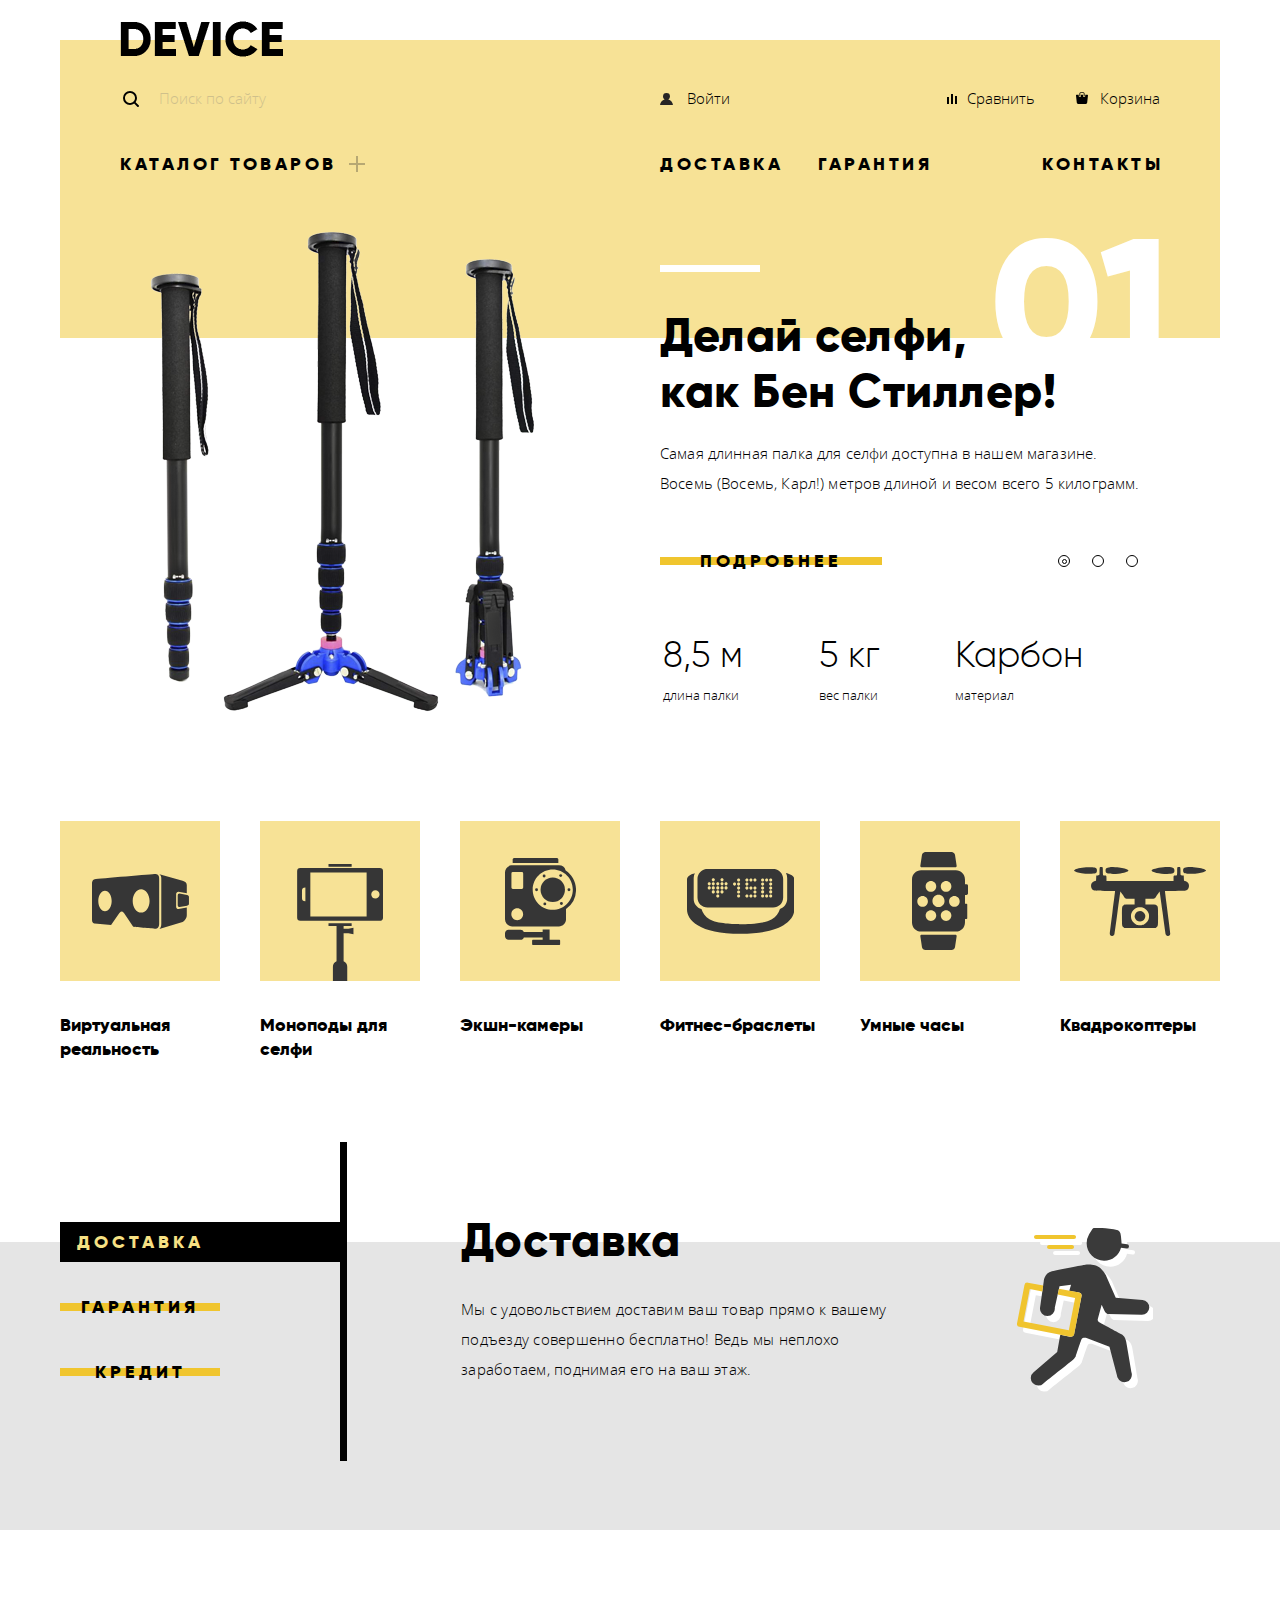
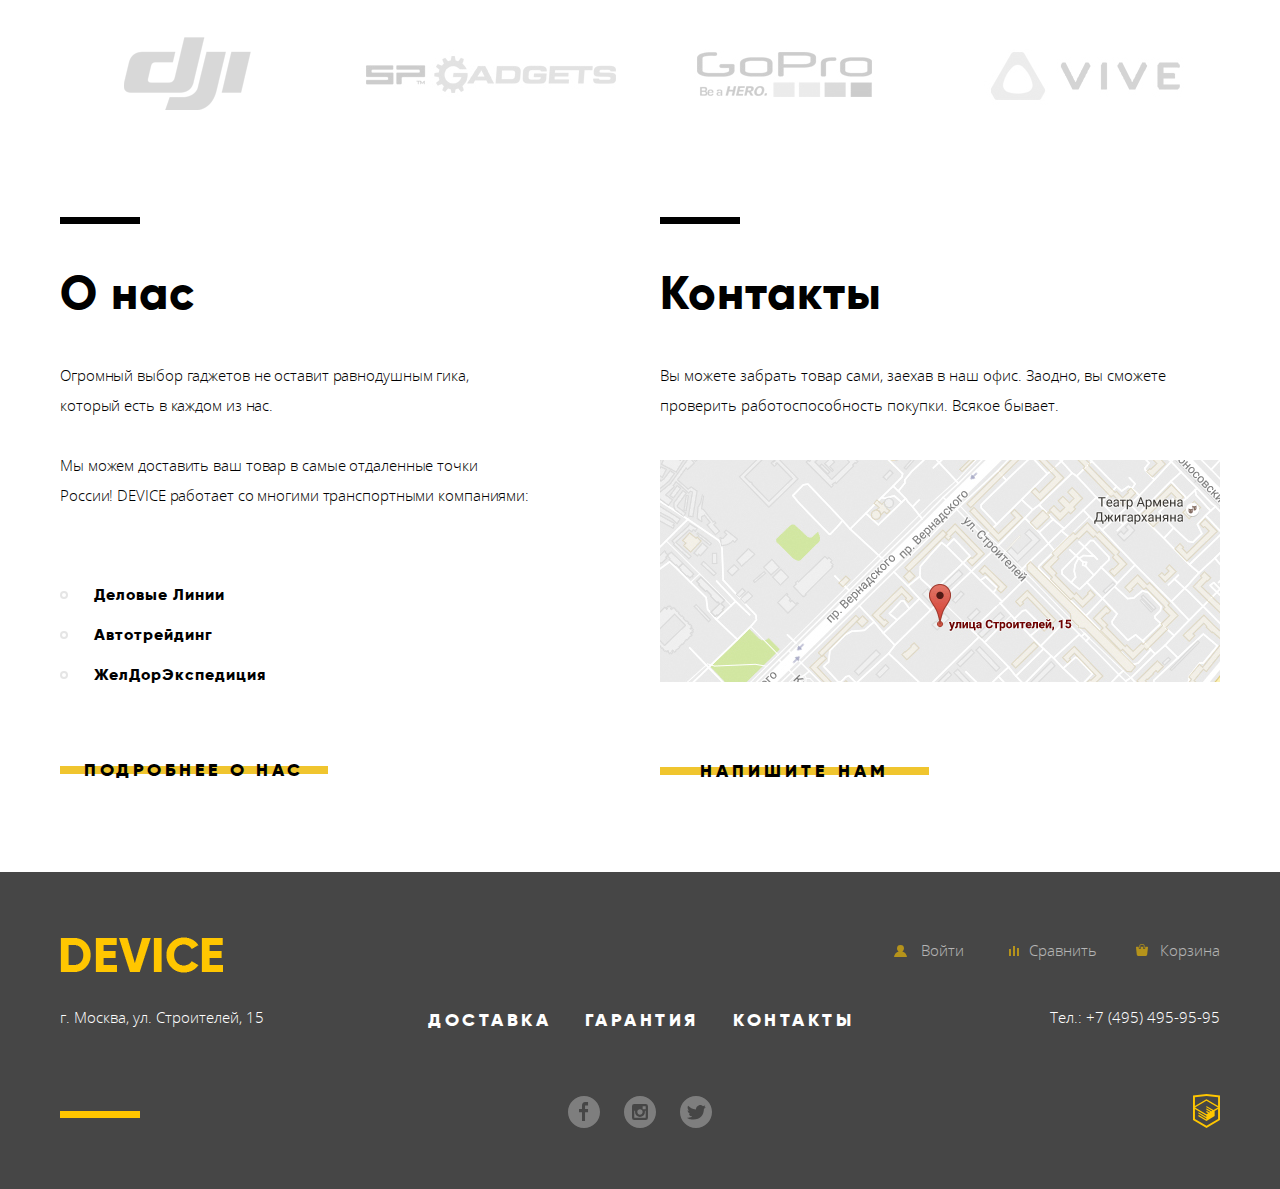
==== commit 65309edc: "Вариант 2" ====
--- a/index.html
+++ b/index.html
@@ -23,7 +23,7 @@
 					</div>
 					<p class="login login_header">
 						<span class="unauthorized_user "><a href="#">Войти</a></span>
-						<span class="authorized_user none">Валентин Петухов<a href="#">Выйти</a>
+						<span class="authorized_user none">Валентин Петухов<a href="#">Выйти</a></span>
 					</p>
 					<p class="compare compare_header"><a href="#">Сравнить</a></p>
 					<p class="cart cart_header"><a href="#">Корзина</a></p>
@@ -64,13 +64,13 @@
 						<label for="product_3"><span class="visually_hidden">Третий слайд</span></label>						
 					</div>
 					<ul class="slider_list">
-						<li class="slide" id="slide_1">
+						<li class="slide slide_1" >
 							<div class="slider_img">
 								<img src="img/slider-1.png" width="384" height="486" alt="Палка для селфи в сложенном виде">
 							</div>
 							<div class="slider_desc">
 								<h3>Делай селфи,<br>как Бен Стиллер!</h3>
-								<p>Самая длинная палка для селфи доступна в нашем магазине.<br> Восемь (Восемь, Карл!) метров длиной и весом всего 5 килограмм.</p>
+								<p>Самая длинная палка для селфи доступна в нашем магазине. Восемь (Восемь, Карл!) метров длиной и весом всего 5 килограмм.</p>
 								<a class="button" href="#">Подробнее</a>
 								<table>
 									<tr class="slider_charakt">
@@ -78,7 +78,7 @@
 										<td>5 кг</td>
 										<td>Карбон</td>
 									</tr>
-									<tr>
+									<tr class="slider_charakt_desc">
 										<td>длина палки</td>
 										<td>вес палки</td>
 										<td>материал</td>
@@ -86,9 +86,9 @@
 								</table>
 							</div>						
 						</li>				
-						<li class="slide" id="slide_2">
+						<li class="slide slide_2" >
 							<div class="slider_img">
-								<img src="img/slider-2.png" width="345" height="485" alt="Мотивирующий фитнес-браслет, на дисплее надпись: я вижу, что ты сногва ешь">
+								<img src="img/slider-2.png" width="345" height="485" alt="Мотивирующий фитнес-браслет, на дисплее надпись: я вижу, что ты снова ешь">
 							</div>
 							<div class="slider_desc">
 								<h3>Худеем <br> правильно!</h3>
@@ -104,7 +104,7 @@
 								</table>
 							</div>						
 						</li>						
-						<li class="slide" id="slide_3">
+						<li class="slide slide_3" >
 							<div class="slider_img">
 								<img src="img/slider-3.png" width="526" height="334" alt="Квадрокоптер с лазером">
 							</div>
@@ -132,54 +132,42 @@
 				<h2 class="visually_hidden">Pазделы каталога</h2>
 				<div class="container">
 					<ul class="popular_list">
-						<a href="virtual_reality.html">
-							<li class="popular_item">
-								<div>
-									<img src="img/popular-1.svg" width="97" height="55" alt="Виртуальная реальность">								
-								</div>
-								<p>Виртуальная <br> реальность</p>
-							</li>
-						</a>	
-						<a href="monopods_for_selfies.html">
-							<li class="popular_item">							
-								<div>
-									<img src="img/popular-2.svg"   width="86" height="117" alt="Моноподы для селфи">							
-								</div>
-								<p>Моноподы <br> для селфи</p>							
-							</li>
-						</a>	
-						<a href="action_cameras.html">
-							<li class="popular_item">
-								<div>
-									<img src="img/popular-3.svg"  width="71" height="87" alt="Экшн-камеры">							
-								</div>
+						<li class="popular_item">
+							<a href="virtual_reality.html">	
+								<div></div>
+								<p>Виртуальная  реальность</p>
+							</a>
+						</li>	
+						<li class="popular_item">
+							<a href="monopods_for_selfies.html">							
+								<div></div>
+								<p>Моноподы для селфи</p>							
+							</a>
+						</li>	
+						<li class="popular_item">
+							<a href="action_cameras.html">
+								<div></div>
 								<p>Экшн-камеры</p>
-							</li>
-						</a>	
-						<a href="fitness_bracelets.html">
-							<li class="popular_item">
-								<div>
-									<img src="img/popular-4.svg"  width="107" height="65" alt="Фитнес-браслеты">							
-								</div>
+							</a>
+						</li>	
+						<li class="popular_item">
+							<a href="fitness_bracelets.html">
+								<div></div>
 								<p>Фитнес-браслеты</p>
-							</li>
-						</a>	
-						<a href="smartwatch.html">
-							<li class="popular_item">
-								<div>
-									<img src="img/popular-5.svg"  width="56" height="98" alt="Умные часы">							
-								</div>
+							</a>
+						</li>	
+						<li class="popular_item">
+							<a href="smartwatch.html">
+								<div></div>
 								<p>Умные часы</p>
-							</li>
-						</a>
-						<a href="quadcopters.html">
-							<li class="popular_item">
-								<div>
-									<img src="img/popular-6.svg"  width="132" height="69" alt="Квадрокоптеры">												
-								</div>
+							</a>
+						</li>
+						<li class="popular_item">
+							<a href="quadcopters.html">
+								<div></div>
 								<p>Квадрокоптеры</p>
-							</li>
-						</a>	
+							</a>
+						</li>	
 					</ul>	
 				</div>							
 			</section>
@@ -199,17 +187,17 @@
 					</div>	
 
 					<div class="tabs_slides">
-						<div id="tab_slide_1">
+						<div class="tab_slide_1">
 							<h3>Доставка</h3>
 							<p>Мы с удовольствием доставим ваш товар прямо к вашему подъезду совершенно бесплатно! Ведь мы неплохо заработаем, поднимая его на ваш этаж.</p>
 						</div>
 						
-						<div id="tab_slide_2">
+						<div class="tab_slide_2">
 							<h3>Гарантия</h3>
 							<p>Если из-за возгорания купленного у нас товара у вас сгорит дом — не переживайте, мы выдадим вам новый. Товар, не дом, конечно же.</p>
 						</div>
 						
-						<div id="tab_slide_3">
+						<div class="tab_slide_3">
 							<h3>Кредит</h3>
 							<p>Залезть в долговую яму стало проще! Кредитные консультанты подберут для вас наиболее выгодные условия кредита. Выгодные для нашего банка, разумеется.</p>
 						</div>
@@ -221,10 +209,10 @@
 				<h2 class="visually_hidden">Основные бренды, представленные в интернет-магазине</h2>
 				<div class="container">
 					<ul class="brand_list">
-						<li class="brand_item brand_1"><img src="img/logo-1.png" width="" height="" alt=""></li>			
-						<li class="brand_item brand_2"><img src="img/logo-2.png" width="" height="" alt=""></li>				
-						<li class="brand_item brand_3"><img src="img/logo-3.png" width="" height="" alt=""></li>		
-						<li class="brand_item brand_4"><img src="img/logo-4.png" width="" height="" alt=""></li>		
+						<li class="brand_item brand_1"><img src="img/logo-1.png" width="260" height="100" alt="DJL"></li>			
+						<li class="brand_item brand_2"><img src="img/logo-2.png" width="260" height="100" alt="SP Gadgets"></li>		
+						<li class="brand_item brand_3"><img src="img/logo-3.png" width="260" height="100" alt="GoPro"></li>		
+						<li class="brand_item brand_4"><img src="img/logo-4.png" width="260" height="100" alt="Vive"></li>		
 					</ul>
 				</div>
 			</section>
@@ -264,7 +252,7 @@
 					<div class="submenu">				
 						<p class="login login_footer">
 							<span class="unauthorized_user "><a href="#">Войти</a></span>
-							<span class="authorized_user none">Валентин Петухов<a href="#">Выйти</a>
+							<span class="authorized_user none">Валентин Петухов<a href="#">Выйти</a></span>
 						</p>
 						<p class="compare compare_footer"><a href="#">Сравнить</a></p>
 						<p class="cart cart_footer"><a href="#">Корзина</a></p>		
@@ -308,14 +296,14 @@
 					Текст письма:
 					<textarea name="comment" placeholder="В свободной форме"> </textarea>
 				</label>
-				<button class="button" type="submit"><span>Отправить<span></button>
+				<button class="button" type="submit"><span>Отправить</span></button>
 			</form>
 			<button class="modal_close" type="button">Закрыть</button>
 		</section>		
 			
 		<section class="modal modal_map" id="map">
 			<h2 class="visually_hidden">Как до нас добраться</h2>
-			<script type="text/javascript" charset="utf-8" async src="https://api-maps.yandex.ru/services/constructor/1.0/js/?um=constructor%3A7a8193ea31c85af21fbd491e9a015ad1e9bf669c676dd7526cad1c7d620a6d3d&amp;width=960&amp;height=559&amp;lang=ru_RU&amp;scroll=true"></script>
+			<script type="text/javascript" async src="https://api-maps.yandex.ru/services/constructor/1.0/js/?um=constructor%3A7a8193ea31c85af21fbd491e9a015ad1e9bf669c676dd7526cad1c7d620a6d3d&amp;width=960&amp;height=559&amp;lang=ru_RU&amp;scroll=true"></script>
 			<button class="modal_close" type="button">Закрыть</button>
 		</section>
 	</body>
--- a/css/style.css
+++ b/css/style.css
@@ -1,35 +1,31 @@
 @font-face {
-	font-family: 'Gilroy';
-    src: local('Gilroy Light'), local('Gilroy-Light'), 
-	url('fonts/gilroylight.woff2') format('woff2'),
-    url('fonts/gilroylight.woff') format('woff');        
+	font-family: 'Gilroy Light';
+    src: url('../fonts/gilroylight.woff2') format('woff2'),
+    url('../fonts/gilroylight.woff') format('woff');        
     font-weight: 300;
     font-style: normal;
 }
 
 @font-face {
-    font-family: 'Gilroy';
-    src: local('Gilroy Extra-Bold'), local('Gilroy-Extra-Bold'), 
-	url('fonts/gilroyextrabold.woff2') format('woff2'),
-    url('fonts/gilroyextrabold.woff') format('woff');		
+    font-family: 'Gilroy Extra-Bold';
+    src: url('../fonts/gilroyextrabold.woff2') format('woff2'),
+    url('../fonts/gilroyextrabold.woff') format('woff');		
     font-weight: 800;
     font-style: normal;
 }
 
 @font-face {
-    font-family: 'Open Sans';
-    src: local('Open Sans Light'), local('Open-Sans-Light'), 
-	url('fonts/opensans-light.woff2') format('woff2'),
-    url('fonts/opensans-light.woff') format('woff');       
+    font-family: 'Open Sans Light';
+    src: url('../fonts/opensanslight.woff2') format('woff2'),
+    url('../fonts/opensanslight.woff') format('woff');       
     font-weight: 300;
     font-style: normal;
 }
 
 @font-face {
-    font-family: 'Open Sans';
-    src: local('Open Sans Regular'), local('Open-Sans-Regular'), 
-	url('fonts/opensans.woff2') format('woff2'),
-    url('fonts/opensans.woff') format('woff');         
+    font-family: 'Open Sans Regular';
+    src: url('../fonts/opensans.woff2') format('woff2'),
+    url('../fonts/opensans.woff') format('woff');         
     font-weight: normal;
     font-style: normal;
 }
@@ -38,7 +34,7 @@
 	min-width: 1160px;
 	margin: 0;
 	padding: 0;
-	font-family: "Open Sans", Arial, sans-serif;
+	font-family: "Open Sans Light", Arial, sans-serif;
 	font-size: 15px;
 	line-height: 30px;
 	font-weight: 300;
@@ -55,12 +51,6 @@
 	max-width: 100%;
 	height: auto;
 }
-
-/* ul {
-	list-style: none;
-	padding-left: 0;
-	margin: 0;
-} */
 
 .visually_hidden:not(:focus):not(:active),
  input[type="checkbox"].visually_hidden,
@@ -104,8 +94,13 @@
 .main_navigation_list,
 .footer_navigation_list {
 	list-style: none;
-	margin: 0;
-	padding: 22px 0 53px;
+	margin: 0;	
+	font-family: "Gilroy Extra-Bold", Arial, sans-serif;
+	font-size: 18px;
+	font-weight: 800;
+	text-transform: uppercase;
+	letter-spacing: 3.5px;
+	line-height: 24px;
 }
 
 .submenu, 
@@ -123,46 +118,31 @@
 
 .submenu {
 	margin: 0;
-	margin-bottom: 10px;
-	/* list-style: none; */
-	/* padding-left: 0; */	
+	margin-bottom: 3px;	
 }
 
 .submenu a {
 	position: relative;
 	padding-left: 28px;
 }
-.login a{
-	padding-left: 0;
-}
+
 .login_header,
 .compare_header,
 .cart_header {
 	margin-top: 9px;
 }
 
-.main_navigation_list,
-.footer_navigation_list {
-	margin-bottom: 0;
-	font-family: "Gilroy", Arial, sans-serif;
-	font-size: 18px;
-	font-weight: 800;
-	text-transform: uppercase;
-	letter-spacing: 4px;
-	line-height: 24px;
-}
-
 .logo {
-	margin-bottom: 5px;
+	margin-bottom: 8px;
 }
 
 .logo_header {
 	width: 100%;
-	padding-top: 23px;	
+	padding-top: 21px;	
 }
 
 .search {
-	width: 50%;	
+	width: 540px;	
 	position: relative;	
 }
 
@@ -170,7 +150,7 @@
 	background-color: #f7e296;
 	border: none;
 	color: #000;
-	padding-left: 40px;
+	padding-left: 39px;
 	opacity: 0.3;
 	width: 356px;
 	height: 48px;
@@ -223,8 +203,8 @@
 .search::before {	
 	display: block;
     position: absolute;
-    top: 16px;
-	left: 2px;
+    top: 17px;
+	left: 3px;
     width: 16px;
     height: 16px;
     background: url(../img/search.svg) center no-repeat; 
@@ -237,12 +217,11 @@
 }
 
 .login span {
-	position: relative;
-	/* padding-left: 28px;  */
+	position: relative;	
 }
 
 .login a {
-	padding-left: 28px; 
+	padding-left: 27px; 
 }
 
 .login span::before {	
@@ -270,8 +249,8 @@
 .compare a::before {	
 	display: block;
     position: absolute;
-    bottom: 3px;
-	left: 7px;
+    bottom: 4px;
+	left: 8px;
     width: 10px;
     height: 10px;
     background: url(../img/compare.svg) center no-repeat; 
@@ -279,23 +258,27 @@
 }
 
 .cart {
-	width: 120px;	
+	width: 125px;	
 	text-align: right;
 }
 
 .cart a::before {	
 	display: block;
     position: absolute;
-    bottom: 3px;
-	left: 5px;
+    bottom: 4px;
+	left: 4px;
     width: 12px;
     height: 12px;
     background: url(../img/cart.svg) center no-repeat; 
     content: "";
 }
 
+.main_navigation_list{
+	padding: 21px 0 52px;	
+}
+
 .catalog_header {
-	width: 50%;	
+	width: 540px;
 }
 
 .catalog_link {
@@ -306,7 +289,7 @@
 	display: block;
     position: absolute;
     top: 3px;
-	right: -23px;
+	right: -28px;
     width: 16px;
     height: 16px;
     background: url(../img/plus.svg) center no-repeat; 
@@ -315,7 +298,7 @@
 }
 
 .delivery {
-	width: 160px;
+	width: 158px;
 	margin-left: 0;
 	margin-right: 0;
 }
@@ -324,6 +307,10 @@
 	width: 160px;
 	margin-left: 0;
 	margin-right: auto;
+}
+
+.nav_contacts{
+	margin-right: -3px;
 }
 
 .catalog_header_list {
@@ -382,7 +369,9 @@
 footer .logo {
 	padding-top: 5px;
 	width: 50%;
-}
+	margin-bottom: 26px;
+}
+
 .footer_wrap{
 	display: -webkit-box;
 	display: -ms-flexbox;
@@ -394,6 +383,7 @@
 	justify-content: space-between;
 	margin-bottom: 0;
 }
+
 footer .login {
 	margin-left: auto;
 	margin-right: 0;
@@ -417,11 +407,20 @@
 .compare_footer {
 	margin-left: 0;	
 	opacity: 0.6;
+	width: 133px;
 }
  
 .cart_footer {
 	opacity: 0.6;
-}
+	width: 123px;
+}
+
+.login_footer,
+.compare_footer,
+.cart_footer{
+	margin-top: 3px;
+}
+
 
 footer .submenu {
     margin-bottom: 13px;
@@ -439,7 +438,7 @@
 footer .delivery,
 footer .guarantee,
 footer .nav_contacts {
-	width: 160px;
+	width: 152px;
 	text-align: center;
 }
 
@@ -458,6 +457,8 @@
 	justify-content: space-between;
 	margin-bottom: 0;
 	height: 0;
+	margin-top: 50px;
+	margin-bottom: 12px;
 }
 
 .contacts_secondary p {
@@ -481,7 +482,7 @@
 .external_link::before {	
 	display: block;
     position: absolute;
-    bottom: 23px;
+    bottom: 21px;
 	left: 0px;
     width: 80px;
     height: 7px;
@@ -491,13 +492,12 @@
 
 .social {
 	margin-right: -109px;
-	/* margin-left: auto; */
 	margin-bottom: 0;
 	margin-top: 0;
 }
 
 .social li {
-	padding: 0 11px;
+	padding: 2px 10px;
 	display: inline-block;
 }
 
@@ -510,14 +510,13 @@
 	border: none;
 }
 
-.social a:focus img {
+.social a:focus  {
 	opacity: 0.3;
 	border: none;
 }
 
 .academy_link {
-	margin-left: 50%;
-	
+	margin-left: 50%;	
 }
 
 /* =========================================================
@@ -528,6 +527,7 @@
 .slider .container {
 	position: relative;
 }
+
 .slider_list{
 	list-style: none;
 	padding-left: 0;
@@ -535,12 +535,12 @@
 }
 
 .slider h3 {
-	font-family: "Gilroy", Arial, sans-serif;
+	font-family: "Gilroy Extra-Bold", Arial, sans-serif;
 	font-size: 47px;
 	font-weight: 800;
-	letter-spacing: 1px;
+	letter-spacing: 0.5px;
 	line-height: 56px;
-	margin: 79px 0 20px;
+	margin: 79px 0 19px;
 }
 
 .slide {
@@ -557,56 +557,58 @@
 	background-image: -o-linear-gradient(top, #f7e296 110px, #fff 110px);
 	background-image: linear-gradient(180deg, #f7e296 110px, #fff 110px);
 	position: relative;
-	margin-bottom: 95px;
+	margin-bottom: 107px;
+	padding: 0 60px;
 }
 
 .slide::after {	
 	display: block;
     position: absolute;
     top: 60px;
-	right: 48px;
+	right: 60px;
     content: "";
-	font-family: "Gilroy", Arial, sans-serif;
+	font-family: "Gilroy Extra-Bold", Arial, sans-serif;
 	font-size: 179px;
 	font-weight: 800;
 	color: #fff;
 	z-index: 0;	
 }
 
-.slide#slide_2 {
+.slide.slide_2 {
 	display: none;
 }
 
-.slide#slide_3 {
+.slide.slide_3 {
 	display: none;
 }
 
-.slide#slide_1::after {
+.slide.slide_1::after {
 	content: "01";
-}
-
-.slide#slide_2::after {
+	width: 170px;
+}
+
+.slide.slide_2::after {
 	content: "02";
 }
 
-.slide#slide_3::after {
+.slide.slide_3::after {
 	content: "03";
 }
 
 .slider_controls {
 	position: absolute;
-	top: 320px;
-	right: 100px;
+	top: 318px;
+	right: 82px;
 	z-index: 2;
 }
 
 .slider_controls label {
 	display: inline-block;
-	width: 12px;
-	height: 12px;
+	width: 10px;
+	height: 10px;
 	border: 1px solid #000;	
 	border-radius: 50%;
-	margin-left: 20px;
+	margin-left: 18px;
 	position: relative;
 }
 
@@ -619,8 +621,7 @@
 	height: 3px;
 	border: 1px solid #000;	
 	border-radius: 50%;
-	content: "";
-	
+	content: "";	
 }
 
 .slider_img {
@@ -630,24 +631,28 @@
 	-webkit-box-align: center;
 	-ms-flex-align: center;
 	align-items: center;
-	-webkit-box-pack: center;
-	-ms-flex-pack: center;
-	justify-content: center;
-	width: 50%;		
+	webkit-box-pack: start;
+	-ms-flex-pack: start;
+	justify-content: flex-start;
+	width: 540px;		
 }
 
 .slider_img img {
 	vertical-align: middle;	
+	margin-left: 30px;
 }
 
 .slider_desc {
-	width: 50%;
+	width: 500px;
 	display: inline-block;
 	z-index: 1;
 }
 
 .slider_desc p {
 	padding-bottom: 25px;
+	letter-spacing: 0.15px;
+	padding-right: 10px;
+	margin-bottom: 16px;
 }
 
 .slider_desc h3 {
@@ -657,7 +662,7 @@
 .slider_desc h3::before {	
 	display: block;
     position: absolute;
-    top: -44px;
+    top: -42px;
 	left: 0px;
     width: 100px;
     height: 7px;
@@ -666,18 +671,28 @@
 }
 
 .slider_charakt {
-	font-family: "Gilroy", Arial, sans-serif;
+	font-family: "Gilroy Light", Arial, sans-serif;
 	font-size: 36px;
 	line-height: 48px;
 	font-weight: 300;
 }
 
 .slider_charakt td {
-	padding-right: 56px;
+	padding-right: 73px;
+	padding-left: 1px;
+}
+
+.slider_charakt_desc {
+	font-size: 13px;
+	line-height: 20px;
+}
+
+.slider_charakt_desc td{
+	padding-top: 3px;
 }
 
 .button {
-	font-family: "Gilroy", Arial, sans-serif;
+	font-family: "Gilroy Extra-Bold", Arial, sans-serif;
 	font-size: 18px;
 	font-weight: 800;
 	text-transform: uppercase;
@@ -689,8 +704,11 @@
 	background-color: transparent;
 	background-image: -webkit-linear-gradient(top, transparent 18px, #f0c52e 18px, #f0c52e 26px,transparent 26px);
 	background-image: -o-linear-gradient(top, transparent 18px, #f0c52e 18px, #f0c52e 26px,transparent 26px);
-	background-image: linear-gradient(180deg, transparent 18px, #f0c52e 18px, #f0c52e 26px,transparent 26px);
-	margin-bottom: 50px;
+	background-image: linear-gradient(180deg, transparent 18px, #f0c52e 18px, #f0c52e 26px,transparent 26px);	
+}
+
+.slider_desc .button{
+	margin-bottom: 45px;
 }
 
 .button:hover {
@@ -713,7 +731,7 @@
 
 /* ======================РАЗДЕЛЫ КАТАЛОГА========================= */
 .popular {
-	margin-bottom: 85px;
+	margin-bottom: 81px;
 }
 
 .popular_list {
@@ -740,38 +758,56 @@
 	width: 160px;
 	height: 160px;
 	background-color: #f7e296;
-	margin-bottom: 30px;
+	margin-bottom: 32px;
 	-webkit-box-sizing: border-box;
 	box-sizing: border-box;
-}
-
-.popular_item img{
-	height: 100%;
-}
+	background-position-x: center;
+	background-position-y: center;
+	background-repeat: no-repeat;
+}
+
+.popular_item:nth-of-type(1)  div{
+	background-image: url("../img/popular-1.svg");
+}
+
+.popular_item:nth-of-type(2)  div{
+	background-image: url("../img/popular-2.svg");
+	background-position-y: bottom;
+}
+
+.popular_item:nth-of-type(3)  div{
+	background-image: url("../img/popular-3.svg");
+}
+
+.popular_item:nth-of-type(4)  div{
+	background-image: url("../img/popular-4.svg");
+}
+
+.popular_item:nth-of-type(5)  div{
+	background-image: url("../img/popular-5.svg");
+}
+
+.popular_item:nth-of-type(6)  div{
+	background-image: url("../img/popular-6.svg");
+}
+
 .popular_item  div:hover {
 	background-color: #f0c52e;
 }
 
 .popular_item:active img,
 .popular_item:active p,
-.popular_item:focus img,
-.popular_item:focus p{
+.popular_item a:focus {
 	opacity: 0.3;
 }
 
-.popular_item:nth-of-type(2) div {
-	-webkit-box-align: end;
-	-ms-flex-align: end;
-	align-items: flex-end;
-	padding-bottom: 3px;
-}
-
 .popular_item p {
-	font-family: "Gilroy", Arial, sans-serif;
+	font-family: "Gilroy Extra-Bold", Arial, sans-serif;
 	font-size: 18px;
 	font-weight: 800;	
 	line-height: 24px;
 	margin: 0;
+	width: 160px;
 }
 
 /* ======================СЛАЙДЕР 2========================= */
@@ -798,7 +834,8 @@
 	width: 280px;
 	border-right: 7px solid #000;
 	padding-top: 80px;
-	padding-bottom: 50px;
+	padding-bottom: 44px;
+	box-sizing: content-box;
 }
 
 .tabs_button label {
@@ -809,7 +846,7 @@
 	-webkit-box-sizing: border-box;	
 	box-sizing: border-box;
 	color: #000;
-	font-family: "Gilroy", Arial, sans-serif;
+	font-family: "Gilroy Extra-Bold", Arial, sans-serif;
 	font-size: 18px;
 	font-weight: 800;
 	text-transform: uppercase;
@@ -864,11 +901,11 @@
 
 .tabs_slides {
 	width: 880px;
-	padding: 75px 0 0;
+	padding: 74px 0 0;
 }
 
 .tabs_slides h3 {
-	font-family: "Gilroy", Arial, sans-serif;
+	font-family: "Gilroy Extra-Bold", Arial, sans-serif;
 	font-size: 47px;
 	font-weight: 800;
 	letter-spacing: 1px;
@@ -878,22 +915,26 @@
 
 .tabs_slides div{
 	padding-right: 300px;
-	padding-left: 120px;
+	padding-left: 114px;
 	position: relative;
 }
 
-#tab_slide_1::after {	
+.tabs_slides{
+	letter-spacing: 0.25px;
+}
+
+.tab_slide_1::after {	
 	display: block;
     position: absolute;
-    top: 0px;
-	right: 75px;
+    top: 12px;
+	right: 67px;
     width: 136px;
     height: 164px;
     background: url(../img/delivery.svg) center no-repeat; 
     content: "";
 }
 
-#tab_slide_2::after {	
+.tab_slide_2::after {	
 	display: block;
     position: absolute;
     top: 0px;
@@ -904,7 +945,7 @@
     content: "";
 }
 
-#tab_slide_3::after {	
+.tab_slide_3::after {	
 	display: block;
     position: absolute;
     top: 0px;
@@ -915,17 +956,18 @@
     content: "";
 }
 
-#tab_slide_2 {
+.tab_slide_2 {
 	display: none;
 }
 
-#tab_slide_3 {
+.tab_slide_3 {
 	display: none;
 }
 
 /* =====================БРЕНДЫ========================== */
+
 .brand {
-	margin-bottom: 85px;
+	margin-bottom: 88px;
 }
 
 .brand ul {
@@ -950,7 +992,6 @@
 	background: url(../img/logo-1_color.png)top center no-repeat; 
 }
 
-
 .brand_2:hover {
 	background: url(../img/logo-2_color.png)top center no-repeat; 
 }
@@ -965,7 +1006,7 @@
 
 /* =====================ОБЩАЯ ИНФОРМАЦИЯ========================== */
 .general_info {
-	padding-bottom: 25px;
+	padding-bottom: 79px;
 }
 
 .general_info .container {
@@ -979,28 +1020,33 @@
 	justify-content: space-between;
 }
 
- .info {
-	padding-right: 20px;
-}
-
- .contacts {
-	padding-left: 20px;
+.info {
+	width: 600px;
+}
+
+.info p{
+	padding-right: 130px;
+	letter-spacing: -0.1px;
+}
+
+.contacts {
+	width: 560px;
 }
 
 .general_info h3 {
 	position: relative;
-	font-family: "Gilroy", Arial, sans-serif;
+	font-family: "Gilroy Extra-Bold", Arial, sans-serif;
 	font-size: 47px;
 	font-weight: 800;
 	letter-spacing: 1px;
 	line-height: 48px;
-	margin-bottom: 45px;
+	margin-bottom: 43px;
 }
 
 .general_info h3::before {	
 	display: block;
     position: absolute;
-    top: -50px;
+    top: -52px;
 	left: 0px;
     width: 80px;
     height: 7px;
@@ -1009,7 +1055,7 @@
 }
 
 .general_info p {
-	margin: 0 0 31px;
+	margin: 0 0 30px;
 }
 
 img[src="img/map.jpg"]{
@@ -1018,12 +1064,12 @@
 }
 
 .transport_company {
-	font-family: "Gilroy", Arial, sans-serif;
+	font-family: "Gilroy Extra-Bold", Arial, sans-serif;
 	font-size: 16px;
 	font-weight: 800;
 	letter-spacing: 1px;
 	line-height: 40px;
-	margin: 59px 0 60px;
+	margin: 65px 0 53px;
 	list-style:none;
 	padding-left: 0;
 }
@@ -1045,6 +1091,11 @@
 	-webkit-box-sizing: border-box;
 	box-sizing: border-box;
 	content: "";
+}
+
+.info .button{
+	letter-spacing: 3.5px;
+	padding: 10px 24px;
 }
 
 /* =======================ЭФФЕКТЫ СОСТОЯНИЯ======================== */
@@ -1133,7 +1184,7 @@
 	background-color: #fff;
 }
 
-	.modal_close::before {
+.modal_close::before {
 	-webkit-transform: rotate(45deg);
 	-ms-transform: rotate(45deg);
 	transform: rotate(45deg);
@@ -1167,13 +1218,12 @@
 	box-sizing: border-box;
 	padding: 90px 100px 90px;
 	display: none;
-	z-index: 2;
-	
+	z-index: 2;	
 }
 
 .modal_message label {
 	display: inline-block;
-	font-family: "Gilroy", Arial, sans-serif;
+	font-family: "Gilroy Extra-Bold", Arial, sans-serif;
 	font-size: 18px;
 	font-weight: 800;
 	line-height: 24px;
@@ -1234,11 +1284,13 @@
 	padding: 0 60px;
 }
 .monopods_for_selfies h1 {
-	font-family: "Gilroy", Arial, sans-serif;
+	font-family: "Gilroy Extra-Bold", Arial, sans-serif;
 	font-size: 47px;
 	font-weight: 800;
-	letter-spacing: 1px;
+	letter-spacing: 0.5px;
 	line-height: 48px;
+	margin-top: 35px;
+	margin-bottom: 20px;
 }
 
 .breadcrumbs {
@@ -1252,13 +1304,14 @@
 	flex-wrap: wrap;
 	padding: 0;
 	margin: 0;
-	margin-bottom: 40px;
-	list-style: none;	
+	margin-bottom: 44px;
+	list-style: none;
+	letter-spacing: -0.5px;
 }
 
 .breadcrumbs li {
 	position: relative;
-	margin-right: 40px;
+	margin-right: 38px;
 }
 
 .breadcrumbs li:last-child {
@@ -1268,10 +1321,10 @@
 .breadcrumbs li::after {
 	content: "";
 	position: absolute;
-	top: 12px;
-	right: -20px;
-	width: 5px;
-	height: 5px;
+	top: 14px;
+	right: -19px;
+	width: 4px;
+	height: 4px;
 	border-top: 1px solid #000000;
 	border-right: 1px solid #000000;
 	-webkit-transform: rotate(45deg);
@@ -1310,49 +1363,63 @@
 /* ========================фИЛЬТР======================= */
 .filters {
 	width: 328px;
-	padding: 0 68px 0 58px;
-	/* background-image: -webkit-linear-gradient(top, #dcdcdc 70px, #efefef 70px);
-	background-image: -o-linear-gradient(top, #dcdcdc 70px, #efefef 70px);
-	background-image: linear-gradient(180deg, #dcdcdc 70px, #efefef 70px); */
+	padding: 0 68px 0 59px;
 	-webkit-box-sizing: border-box;
 	box-sizing: border-box;
 }
 
 .catalog_columns h2 {
-	font-family: "Gilroy", Arial, sans-serif;
+	font-family: "Gilroy Extra-Bold", Arial, sans-serif;
 	font-size: 16px;
 	font-weight: 800;
 	letter-spacing: 4px;
 	line-height: 24px;
 	text-transform: uppercase;
-	margin: 25px 0 100px 0;
+	margin: 22px 0 0 0;
+	color: #000;
+	letter-spacing: 3.5px;
+}
+
+.filters h2{
+	margin: 22px 0 105px 0;
 }
 
 .filter fieldset {
 	padding: 0;
 	margin: 0;
-	margin-bottom: 30px;
+	margin-bottom: 39px;
 	border: none;	
 }
 
-.filter fieldset:first-child {
-	margin-bottom: 35px;
+.filter .fieldset_bluetooth {
+	margin-bottom: 24px;
 }
 
 .filter legend {
-	font-family: "Gilroy", Arial, sans-serif;
+	font-family: "Gilroy Extra-Bold", Arial, sans-serif;
 	font-size: 18px;
 	font-weight: 800;
-	letter-spacing: 1px;
-	line-height: 24px;
-	margin-bottom: 25px;
+	letter-spacing: 0.4px;
+	line-height: 24px;	
 	position: relative;
+}
+
+.filter .legend_prise{
+	margin-bottom: 15px;
+}
+
+.filter .legend_color{
+	margin-bottom: 22px;
+}
+
+.filter .legend_bluetooth{
+	margin-bottom: 22px;
 }
 
 .filter legend:before {
 	content: "";
 	position: absolute;
-	top: -10px;
+	top: -12px;
 	left:0px;
 	width: 201px;
 	height: 2px;
@@ -1371,7 +1438,7 @@
 	position: relative;
 	height: 30px;
 	margin-bottom: 0;
-	padding-top: 15px;
+	padding-top: 20px;
 	-webkit-box-sizing: border-box;
 	box-sizing: border-box;	
 }
@@ -1390,12 +1457,12 @@
 
 .range_controls .toggle {
 	position: absolute;
-	top: 5px;
+	top: 10px;
 	left: 0;
 	width: 4px;
 	height: 4px;
 	padding: 0;
-	border: 9px solid #ffffff;
+	border: 8px solid #ffffff;
 	background-color: #ababab;
 	-webkit-box-shadow: 0 2px 1px 0 #cfcfcf;
 	box-shadow: 0 2px 1px 0 #cfcfcf;
@@ -1409,11 +1476,11 @@
 }
 
 .range_controls .toggle_min {
-	left: -10px;
+	left: -5px;
 }
 
 .range_controls .toggle_max {
-	left: 110px;
+	left: 109px;
 }
 
 .price_controls {
@@ -1422,12 +1489,13 @@
 
 .price_controls label {
 	display: inline-block;
-	font-family: "Gilroy", Arial, sans-serif;
+	font-family: "Gilroy Light", Arial, sans-serif;
 	font-size: 14px;
 	font-weight: 300;
 	letter-spacing: 1px;
 	line-height: 24px;
 	color: rgba(0, 0, 0, 0.2);
+	width: 89px;
 }
 
 .price_controls input {
@@ -1449,7 +1517,7 @@
 
 .filter_option {
 	margin-bottom: 10px;
-	padding-left: 45px;
+	padding-left: 39px;
 }
 
 .filter_option label {
@@ -1460,13 +1528,14 @@
 	-moz-user-select: none;
 	-ms-user-select: none;
 	user-select: none;
+	letter-spacing: -0.5px;
 }
 
 .filter_input_checkbox + label::before {
 	content: "";
 	position: absolute;
-	left: -42px;
-	top: 2px;
+	left: -40px;
+	top: 4px;
 	width: 23px;
 	height: 23px;
 	background-image: url("../img/checkbox-off.svg");
@@ -1477,8 +1546,8 @@
 .filter_input_checkbox:checked + label::after {
 	content: "";
 	position: absolute;
-	top: 2px;
-	left: -42px;
+	top: 4px;
+	left: -40px;
 	width: 27px;
 	height: 23px;
 	background-image: url("../img/checkbox-on.svg");
@@ -1504,8 +1573,8 @@
 .filter_input_radio + label::before {
 	content: "";
 	position: absolute;
-	left: -42px;
-	top: -1px;
+	left: -39px;
+	top: 3px;
 	width: 16px;
 	height: 16px;
 	border: 4px solid #000000;
@@ -1519,8 +1588,8 @@
 .filter_input_radio:checked + label::after {
 	content: "";
 	position: absolute;
-	top: 6px;
-	left: -35px;
+	top: 11px;
+	left: -32px;
 	width: 9px;
 	height: 9px;
 	background-color: #000000;
@@ -1537,6 +1606,22 @@
 	padding: 0 0 0 72px;
 	-webkit-box-sizing: border-box;
 	box-sizing: border-box;
+}
+
+.sort_container{
+	display: -webkit-box;
+	display: -ms-flexbox;
+	display: flex;
+	-ms-flex-wrap: wrap;
+	flex-wrap: wrap;
+	-webkit-box-pack: justify;
+	-ms-flex-pack: justify;
+	justify-content: space-between;
+	padding: 0;
+}
+
+.h2_sort{
+	width: 200px;
 }
 
 .sort {
@@ -1552,16 +1637,17 @@
 	-ms-flex-pack: justify;
 	justify-content: space-between;
 	padding: 0;
-	margin: 0 0 72px 0;
+	margin: 0 0 69px 0;
 	list-style: none;
 	min-height: 70px;
+	width: 560px;
 }
 
 .sort .current{
 	color: rgba(0, 0, 0, 1);
 }
 
-.sort_item button.current {
+.sort_item .current {
 	opacity: 1;
 }
 
@@ -1570,18 +1656,10 @@
 	margin-right: 0;
 	padding-right: 25px;
 	text-align: left;
-	color: rgba(0, 0, 0, 0.3);	
-	
-	margin-top: 22px;
+	color: rgba(0, 0, 0, 0.3);		
+	margin-top: 18px;
 	-ms-flex-item-align: baseline;
 	align-self: baseline;
-}
-
-
-.sort_item:last-child {
-	margin-left: auto;
-	margin-right: 0;
-	padding-right: 0px;
 }
 
 .sort_item h2 {
@@ -1598,18 +1676,31 @@
 	color: rgba(0, 0, 0, 1);
 }
 
-.sort_item button {
+.sort_item:nth-last-of-type(1) a,
+.sort_item:nth-last-of-type(2) a{
 	width: 30px;
 	height: 15px;
-	border:none;
-	background-color: transparent;
 	position: relative;
+	display: block;
+}
+
+.sort_item:nth-last-of-type(1) {
+	margin-left: 0;
+	margin-right: 0;
+	padding-right: 0px;
+}
+
+.sort_item:nth-last-of-type(2) {
+	margin-left: auto;
+	margin-right: 0;
+	padding-right: 0px;
 }
 
 .increase::before {
 	content: "";
 	position: absolute;
-	top: 0;
+	bottom: 0;
+	right: 0;
 	width: 11px;
 	height: 10px;
 	background: url("../img/icon-up-dir.svg")  center no-repeat;
@@ -1619,7 +1710,8 @@
 .decrease::before {
 	content: "";
 	position: absolute;
-	top: 0;
+	bottom: 0;
+	right: 0;
 	width: 11px;
 	height: 10px;
 	background: url("../img/icon-down-dir.svg")  center no-repeat;
@@ -1648,13 +1740,13 @@
 	flex-wrap: wrap;
 	padding: 0;
 	margin: 0;
-	margin-bottom: 25px;
+	margin-bottom: -10px;
 	list-style: none;
 }
 
 .catalog_item {
 	width: 360px;
-	margin-bottom: 20px;
+	margin-bottom: 28px;
 	margin-right: 40px;
 	position: relative;
 	-webkit-box-sizing: border-box;
@@ -1666,23 +1758,24 @@
 	margin-right: 0;
 }
 
-.catalog_item a {
+.catalog_item>a {
 	color: #000000;
 	display: inline-block;
-	width: 277px;
+	width: 247px;
 }
 
 .catalog_item h3 {
-	font-family: "Gilroy", Arial, sans-serif;
+	font-family: "Gilroy Extra-Bold", Arial, sans-serif;
 	font-size: 18px;
 	font-weight: 800;
-	letter-spacing: 1px;
+	letter-spacing: 0.25px;
 	line-height: 24px;
 }
 
 .catalog_list .new{
 	position: relative;
 }
+
 .catalog_list .new::before {
     display: block;
     position: absolute;
@@ -1695,15 +1788,16 @@
 	box-sizing: border-box; 
     content: 'NEW';
 	color: #bebebe;
-	font-family: "Gilroy", Arial, sans-serif;
+	font-family: "Gilroy Extra-Bold", Arial, sans-serif;
 	font-size: 14px;
 	font-weight: 800;
 	z-index: 1;
 	text-align: center;
 	padding-top: 13px;
 }
+
 .catalog_item_image {
-	margin: 0;
+	margin: 0 0 14px;
 	position: relative;
 	width: 360px;
 	height: 380px;
@@ -1727,12 +1821,12 @@
 	text-align: center;
 	opacity: 0;
 }
+
 .button_wrap:hover {
 	opacity: 1;
 }
 
 .button_wrap .button {
-	display: block;
 	margin: 0 auto 10px;
 }
 
@@ -1754,10 +1848,11 @@
 
 .catalog_item_price {
 	display: inline-block;
-	width: 78px;
+	width: 108px;
 	vertical-align: top;
 	text-align: right;
 	margin-top: 17px;
+	letter-spacing: 1px;
 }
 
 /* ======================пагинатор========================= */
@@ -1771,10 +1866,10 @@
 	-ms-flex-pack: justify;
 	justify-content: space-between;
 	background-color: #ebebeb;
-	margin: 0 0 30px 0;
+	margin: 0 0 76px 0;
 	list-style: none;
 	padding-left: 0;
-	font-family: "Gilroy", Arial, sans-serif;
+	font-family: "Gilroy Extra-Bold", Arial, sans-serif;
 	font-size: 16px;
 	font-weight: 800;
 	letter-spacing: 4px;
@@ -1782,11 +1877,13 @@
 	text-transform: uppercase;
 }
 
-.pagination_list span {
+.pagination_list .pagination_sublist {
 	color: rgba(0, 0, 0, 0.3);
 	display: -webkit-box;
 	display: -ms-flexbox;
 	display: flex;
+	list-style: none;
+	padding-left: 14px;
 }
 
 .pagination_item {
@@ -1795,8 +1892,8 @@
 
 .pagination_item a {
 	display: block;
-	padding: 22px 15px;
-	color: ;
+	padding: 22px 15px;	
+	letter-spacing: 2.5px;	
 }
 
 .pagination_list>li {
@@ -1812,11 +1909,6 @@
 	color: rgba(0, 0, 0, 0.3);	
 }
 
-.pagination_item a:hover,
-.pagination_item a:focus,
-.pagination_item a:active {
-	background-color: ;
-}
 
 .pagination_item_current a {
 	color: rgba(0, 0, 0, 1);  
